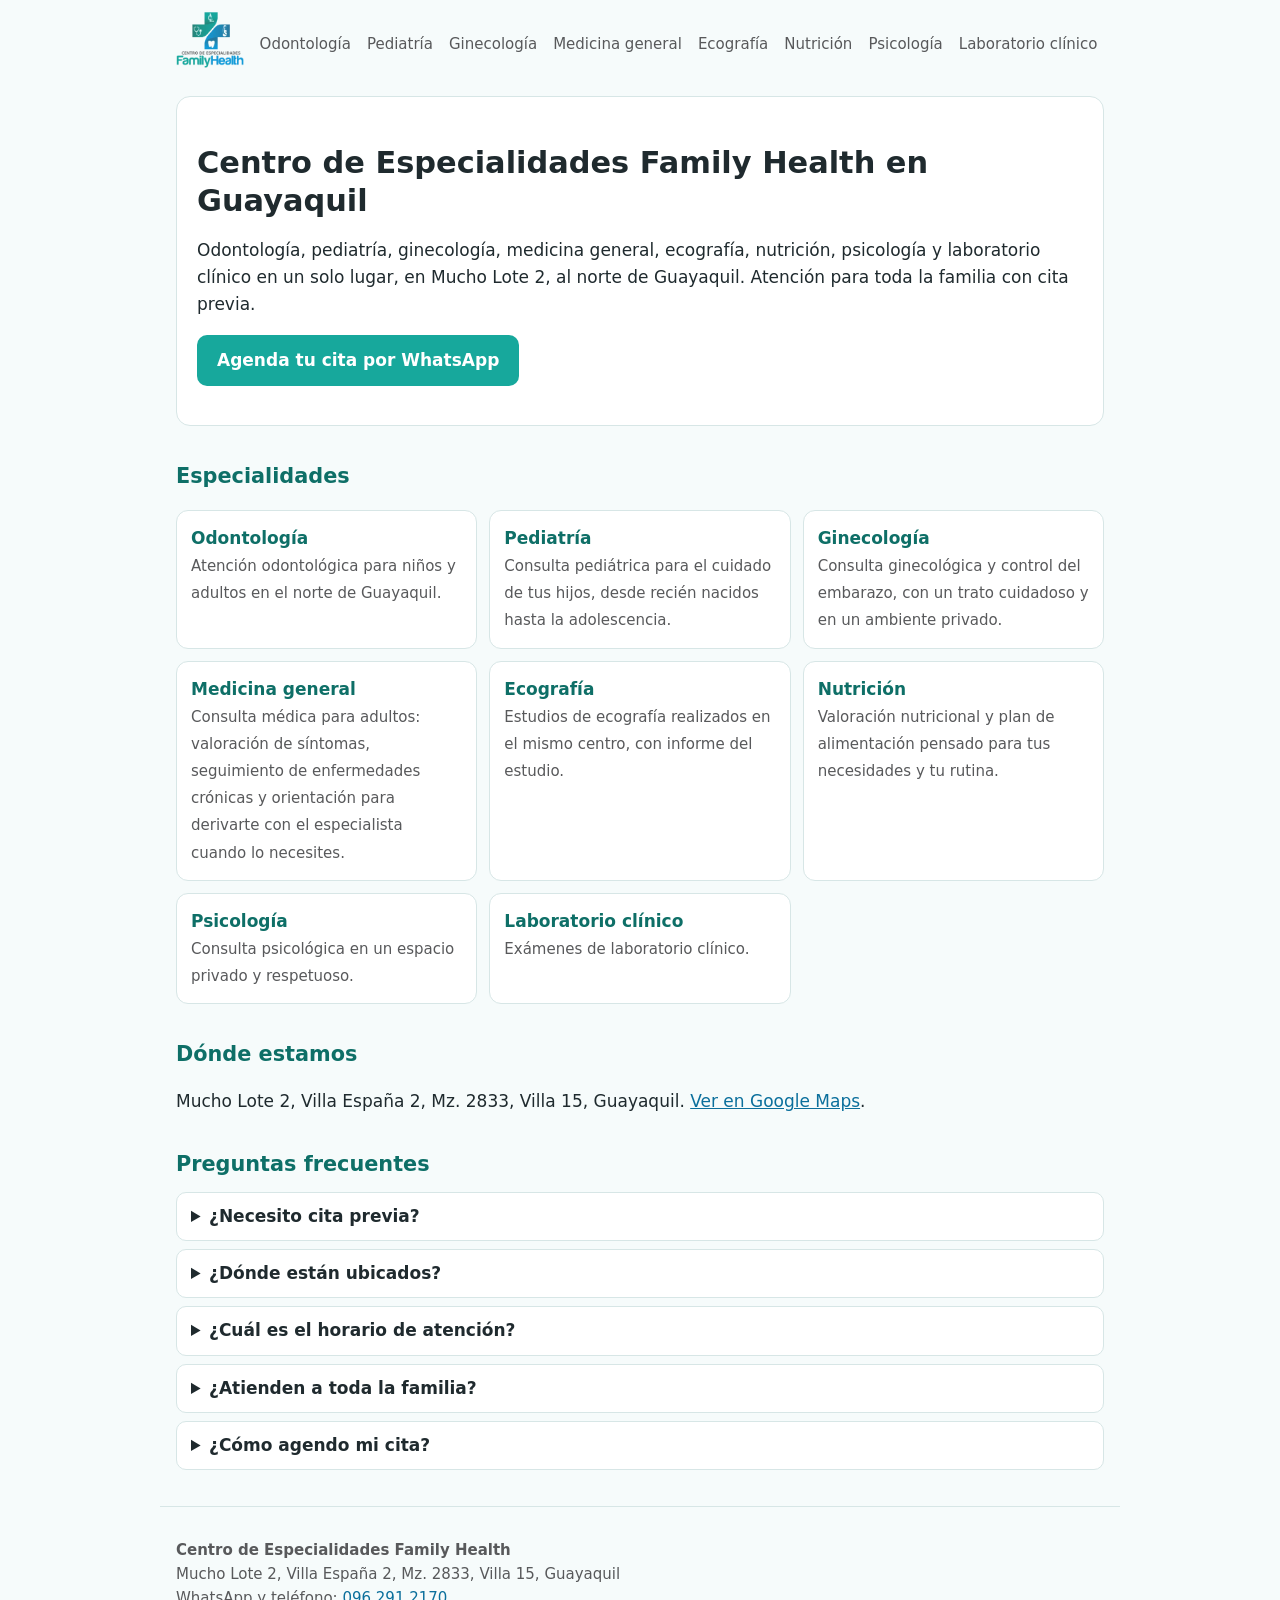
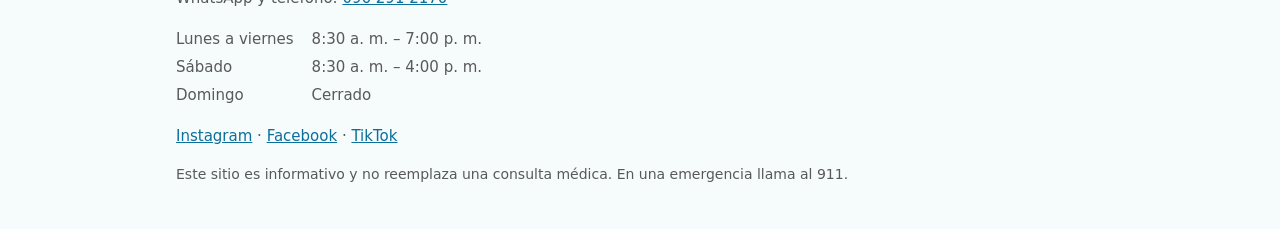
==== index.html @ 5035a2a8 "feat: borrador del sitio de Family Health (home + 8 especialidades, schema.org, llms.txt) Co-Authore" ====
<!doctype html>
<html lang="es">
<head>
<meta charset="utf-8">
<meta name="viewport" content="width=device-width,initial-scale=1">
<title>Centro de Especialidades Family Health | Guayaquil</title>
<meta name="description" content="Centro de Especialidades Family Health, en Mucho Lote 2, norte de Guayaquil: odontología, pediatría, ginecología, medicina general, ecografía, nutrición, psicología y laboratorio.">
<link rel="canonical" href="https://familyhealth-gye.github.io/">
<link rel="icon" href="/logo-192.webp">
<meta property="og:title" content="Centro de Especialidades Family Health | Guayaquil">
<meta property="og:description" content="Centro de Especialidades Family Health, en Mucho Lote 2, norte de Guayaquil: odontología, pediatría, ginecología, medicina general, ecografía, nutrición, psicología y laboratorio.">
<meta property="og:type" content="website">
<meta property="og:url" content="https://familyhealth-gye.github.io/">
<meta property="og:image" content="https://familyhealth-gye.github.io/logo.png">
<meta property="og:locale" content="es_EC">
<link rel="stylesheet" href="/style.css">
<script type="application/ld+json">[{"@context": "https://schema.org", "@type": "MedicalClinic", "@id": "https://familyhealth-gye.github.io/#clinic", "name": "Centro de Especialidades Family Health", "alternateName": ["Family Health Guayaquil"], "url": "https://familyhealth-gye.github.io/", "logo": "https://familyhealth-gye.github.io/logo.png", "image": "https://familyhealth-gye.github.io/logo.png", "telephone": "+593962912170", "knowsLanguage": "es", "address": {"@type": "PostalAddress", "streetAddress": "Mucho Lote 2, Villa España 2, Mz. 2833, Villa 15", "addressLocality": "Guayaquil", "addressRegion": "Guayas", "postalCode": "090703", "addressCountry": "EC"}, "areaServed": {"@type": "City", "name": "Guayaquil"}, "openingHoursSpecification": [{"@type": "OpeningHoursSpecification", "dayOfWeek": ["Monday", "Tuesday", "Wednesday", "Thursday", "Friday"], "opens": "08:30", "closes": "19:00"}, {"@type": "OpeningHoursSpecification", "dayOfWeek": "Saturday", "opens": "08:30", "closes": "16:00"}], "medicalSpecialty": ["https://schema.org/Dentistry", "https://schema.org/Pediatric", "https://schema.org/Gynecologic", "https://schema.org/PrimaryCare", "https://schema.org/DietNutrition"], "hasOfferCatalog": {"@type": "OfferCatalog", "name": "Especialidades", "itemListElement": [{"@type": "Offer", "itemOffered": {"@type": "Service", "name": "Odontología", "url": "https://familyhealth-gye.github.io/odontologia/"}}, {"@type": "Offer", "itemOffered": {"@type": "Service", "name": "Pediatría", "url": "https://familyhealth-gye.github.io/pediatria/"}}, {"@type": "Offer", "itemOffered": {"@type": "Service", "name": "Ginecología", "url": "https://familyhealth-gye.github.io/ginecologia/"}}, {"@type": "Offer", "itemOffered": {"@type": "Service", "name": "Medicina general", "url": "https://familyhealth-gye.github.io/medicina-general/"}}, {"@type": "Offer", "itemOffered": {"@type": "Service", "name": "Ecografía", "url": "https://familyhealth-gye.github.io/ecografia/"}}, {"@type": "Offer", "itemOffered": {"@type": "Service", "name": "Nutrición", "url": "https://familyhealth-gye.github.io/nutricion/"}}, {"@type": "Offer", "itemOffered": {"@type": "Service", "name": "Psicología", "url": "https://familyhealth-gye.github.io/psicologia/"}}, {"@type": "Offer", "itemOffered": {"@type": "Service", "name": "Laboratorio clínico", "url": "https://familyhealth-gye.github.io/laboratorio/"}}]}, "sameAs": ["https://www.instagram.com/familyhealth.gye/", "https://www.facebook.com/familyhealthgye", "https://www.tiktok.com/@familyhealth.gye"]}, {"@context": "https://schema.org", "@type": "FAQPage", "mainEntity": [{"@type": "Question", "name": "¿Necesito cita previa?", "acceptedAnswer": {"@type": "Answer", "text": "Atendemos con cita previa. Escríbenos por WhatsApp al 096 291 2170 y te indicamos los horarios disponibles."}}, {"@type": "Question", "name": "¿Dónde están ubicados?", "acceptedAnswer": {"@type": "Answer", "text": "Mucho Lote 2, Villa España 2, Mz. 2833, Villa 15, Guayaquil, en el norte de la ciudad."}}, {"@type": "Question", "name": "¿Cuál es el horario de atención?", "acceptedAnswer": {"@type": "Answer", "text": "De lunes a viernes de 8:30 a. m. a 7:00 p. m. y los sábados de 8:30 a. m. a 4:00 p. m. Los domingos estamos cerrados."}}, {"@type": "Question", "name": "¿Atienden a toda la familia?", "acceptedAnswer": {"@type": "Answer", "text": "Sí. En el mismo centro hay atención para adultos, niños y embarazadas, con varias especialidades."}}, {"@type": "Question", "name": "¿Cómo agendo mi cita?", "acceptedAnswer": {"@type": "Answer", "text": "Por WhatsApp al 096 291 2170. Dinos la especialidad que necesitas y qué día te conviene."}}]}]</script>
</head>
<body>
<header>
<a href="/"><img src="/logo-192.webp" alt="Centro de Especialidades Family Health" width="56" height="56"></a>
<nav aria-label="Especialidades"><a href="/odontologia/">Odontología</a><a href="/pediatria/">Pediatría</a><a href="/ginecologia/">Ginecología</a><a href="/medicina-general/">Medicina general</a><a href="/ecografia/">Ecografía</a><a href="/nutricion/">Nutrición</a><a href="/psicologia/">Psicología</a><a href="/laboratorio/">Laboratorio clínico</a></nav>
</header>
<main>
<section class="hero">
<h1>Centro de Especialidades Family Health en Guayaquil</h1>
<p>Odontología, pediatría, ginecología, medicina general, ecografía, nutrición, psicología y laboratorio clínico en un solo lugar, en Mucho Lote 2, al norte de Guayaquil. Atención para toda la familia con cita previa.</p>
<p><a class="btn" href="https://wa.me/593962912170">Agenda tu cita por WhatsApp</a></p>
</section>
<h2>Especialidades</h2>
<ul class="cards"><li><a href="/odontologia/"><strong>Odontología</strong><span>Atención odontológica para niños y adultos en el norte de Guayaquil.</span></a></li><li><a href="/pediatria/"><strong>Pediatría</strong><span>Consulta pediátrica para el cuidado de tus hijos, desde recién nacidos hasta la adolescencia.</span></a></li><li><a href="/ginecologia/"><strong>Ginecología</strong><span>Consulta ginecológica y control del embarazo, con un trato cuidadoso y en un ambiente privado.</span></a></li><li><a href="/medicina-general/"><strong>Medicina general</strong><span>Consulta médica para adultos: valoración de síntomas, seguimiento de enfermedades crónicas y orientación para derivarte con el especialista cuando lo necesites.</span></a></li><li><a href="/ecografia/"><strong>Ecografía</strong><span>Estudios de ecografía realizados en el mismo centro, con informe del estudio.</span></a></li><li><a href="/nutricion/"><strong>Nutrición</strong><span>Valoración nutricional y plan de alimentación pensado para tus necesidades y tu rutina.</span></a></li><li><a href="/psicologia/"><strong>Psicología</strong><span>Consulta psicológica en un espacio privado y respetuoso.</span></a></li><li><a href="/laboratorio/"><strong>Laboratorio clínico</strong><span>Exámenes de laboratorio clínico.</span></a></li></ul>
<h2>Dónde estamos</h2>
<p>Mucho Lote 2, Villa España 2, Mz. 2833, Villa 15, Guayaquil. <a href="https://www.google.com/maps/search/?api=1&query=Centro+de+especialidades+Family+Health+Guayaquil">Ver en Google Maps</a>.</p>
<h2>Preguntas frecuentes</h2>
<details><summary>¿Necesito cita previa?</summary><p>Atendemos con cita previa. Escríbenos por WhatsApp al 096 291 2170 y te indicamos los horarios disponibles.</p></details><details><summary>¿Dónde están ubicados?</summary><p>Mucho Lote 2, Villa España 2, Mz. 2833, Villa 15, Guayaquil, en el norte de la ciudad.</p></details><details><summary>¿Cuál es el horario de atención?</summary><p>De lunes a viernes de 8:30 a. m. a 7:00 p. m. y los sábados de 8:30 a. m. a 4:00 p. m. Los domingos estamos cerrados.</p></details><details><summary>¿Atienden a toda la familia?</summary><p>Sí. En el mismo centro hay atención para adultos, niños y embarazadas, con varias especialidades.</p></details><details><summary>¿Cómo agendo mi cita?</summary><p>Por WhatsApp al 096 291 2170. Dinos la especialidad que necesitas y qué día te conviene.</p></details>
</main>
<footer>
<p><strong>Centro de Especialidades Family Health</strong><br>Mucho Lote 2, Villa España 2, Mz. 2833, Villa 15, Guayaquil<br>WhatsApp y teléfono: <a href="https://wa.me/593962912170">096 291 2170</a></p>
<table aria-label="Horario de atención"><tr><td>Lunes a viernes</td><td>8:30 a. m. – 7:00 p. m.</td></tr><tr><td>Sábado</td><td>8:30 a. m. – 4:00 p. m.</td></tr><tr><td>Domingo</td><td>Cerrado</td></tr></table>
<p><a href="https://www.instagram.com/familyhealth.gye/" rel="me">Instagram</a> · <a href="https://www.facebook.com/familyhealthgye" rel="me">Facebook</a> · <a href="https://www.tiktok.com/@familyhealth.gye" rel="me">TikTok</a></p>
<p class="aviso">Este sitio es informativo y no reemplaza una consulta médica. En una emergencia llama al 911.</p>
</footer>
</body>
</html>
---- style.css ----
:root{--teal:#17a89c;--azul:#1498d6;--gris:#58595b;--fondo:#f6fbfb;--borde:#d7e6e6;--texto:#1f2a2e}
*{box-sizing:border-box}
body{margin:0;font:17px/1.6 system-ui,-apple-system,"Segoe UI",Roboto,sans-serif;color:var(--texto);background:var(--fondo)}
a{color:#0b6f9c}
header,footer,main{max-width:960px;margin:0 auto;padding:0 16px}
header{display:flex;align-items:center;gap:16px;flex-wrap:wrap;padding-top:12px;padding-bottom:12px}
header img{height:56px;width:auto}
nav{display:flex;gap:6px 16px;flex-wrap:wrap;font-size:15px}
nav a{text-decoration:none;color:var(--gris)}
h1{font-size:1.9rem;line-height:1.25;margin:.8em 0 .4em}
h2{font-size:1.3rem;margin:1.6em 0 .5em;color:#0e6f67}
.hero{background:#fff;border:1px solid var(--borde);border-radius:14px;padding:22px 20px;margin-top:8px}
.btn{display:inline-block;background:var(--teal);color:#fff;text-decoration:none;font-weight:600;padding:12px 20px;border-radius:10px}
.btn:hover{background:#12897f}
.cards{display:grid;grid-template-columns:repeat(auto-fill,minmax(230px,1fr));gap:12px;padding:0;list-style:none}
.cards a{display:block;background:#fff;border:1px solid var(--borde);border-radius:12px;padding:14px;text-decoration:none;color:var(--texto);height:100%}
.cards a:hover{border-color:var(--teal)}
.cards strong{display:block;color:#0e6f67}
.cards span{font-size:15px;color:var(--gris)}
details{background:#fff;border:1px solid var(--borde);border-radius:10px;padding:10px 14px;margin:8px 0}
summary{cursor:pointer;font-weight:600}
table{border-collapse:collapse}
td{padding:2px 18px 2px 0}
footer{border-top:1px solid var(--borde);margin-top:36px;padding-top:16px;padding-bottom:30px;font-size:15px;color:var(--gris)}
.aviso{font-size:14px;color:var(--gris)}
@media (max-width:520px){h1{font-size:1.6rem}}
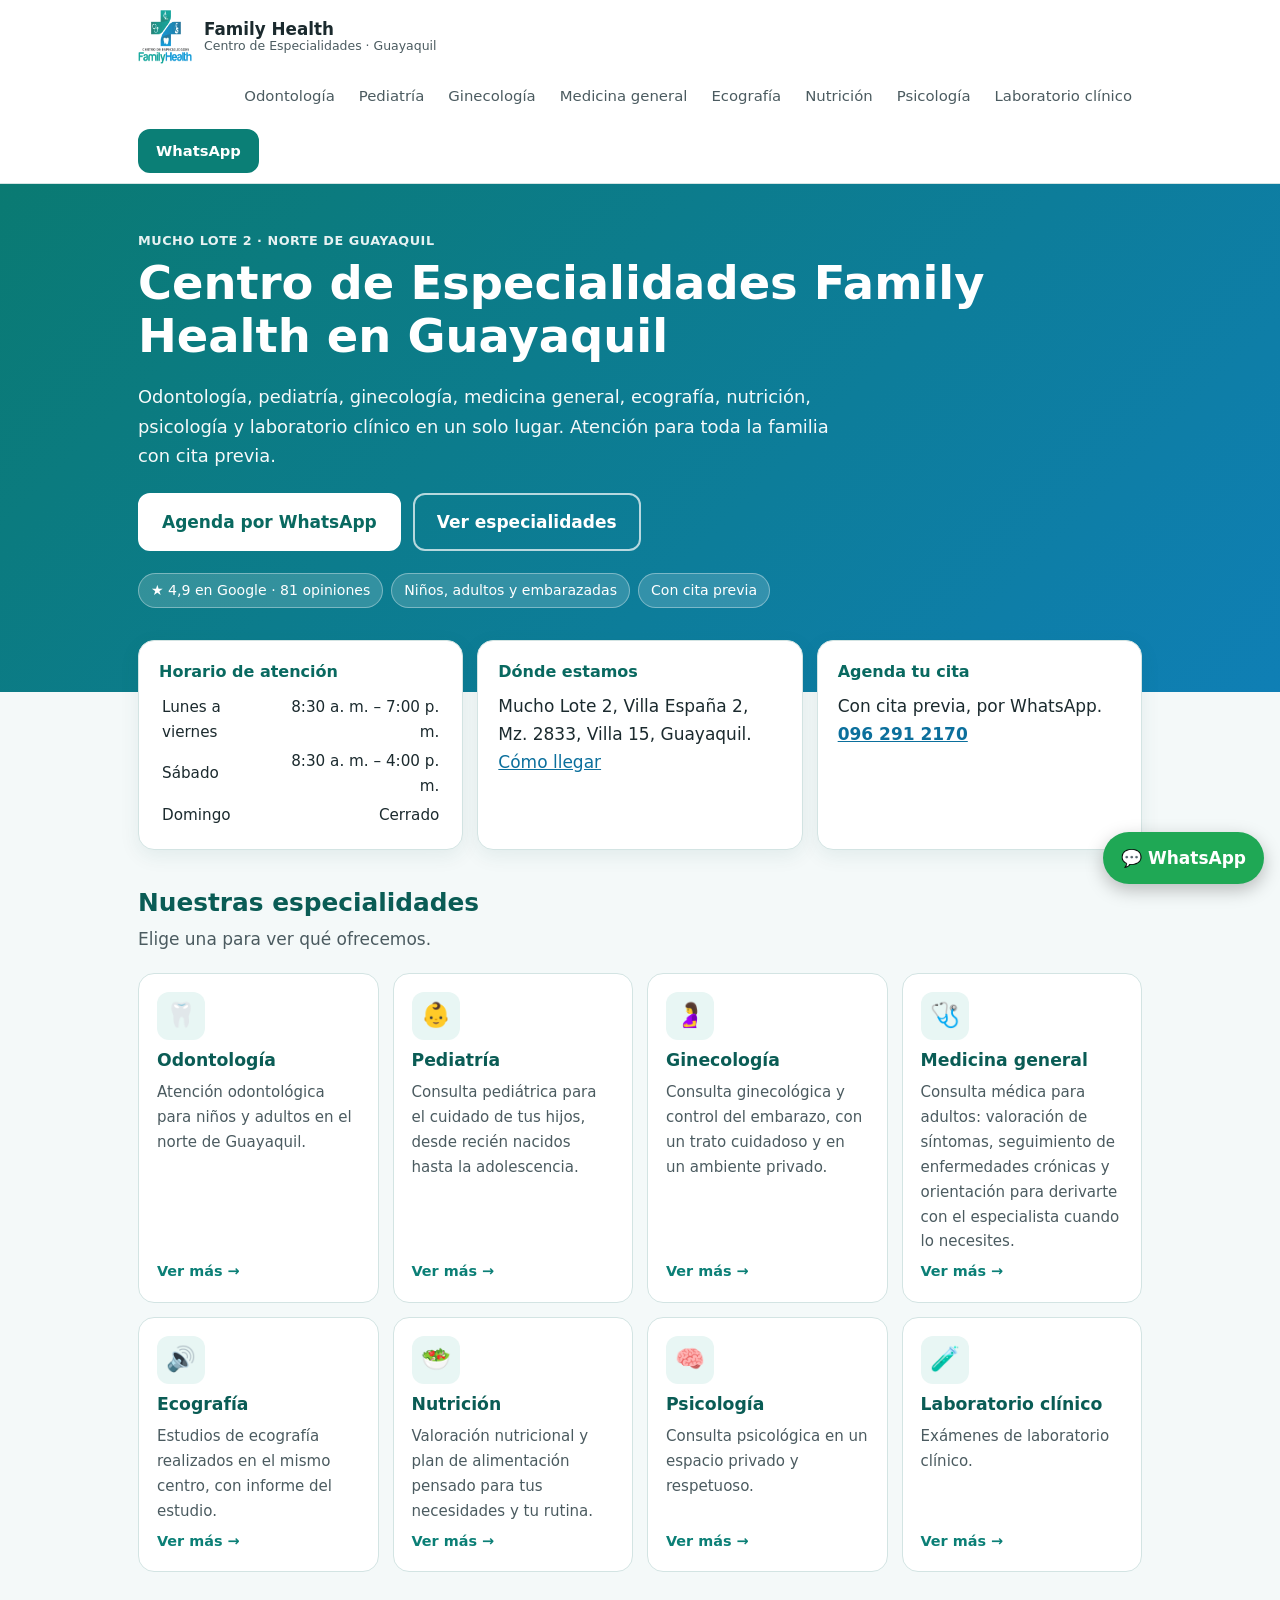
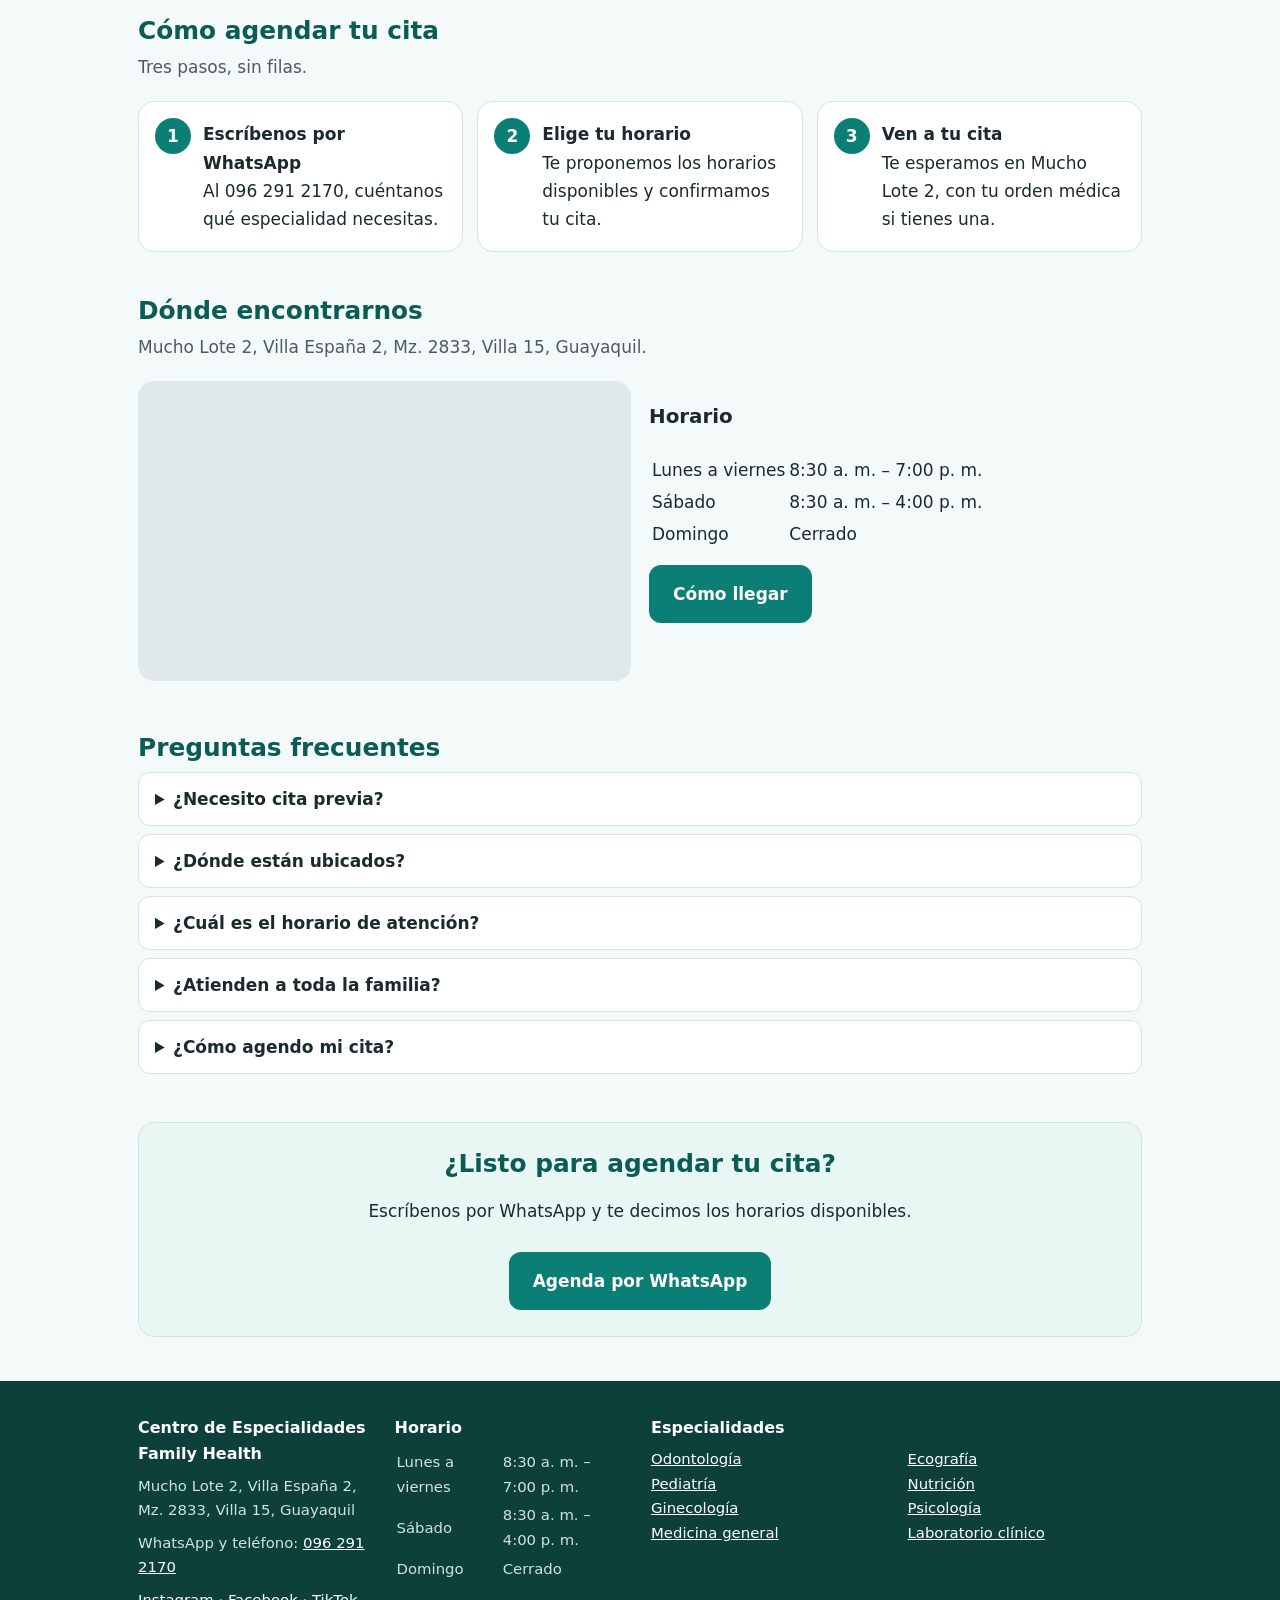
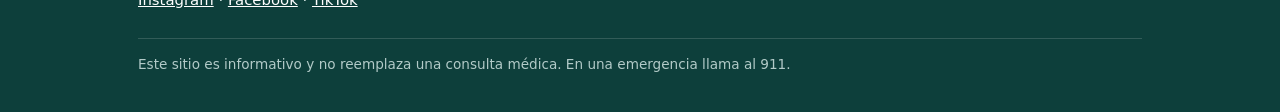
==== commit 7356ec3f: "feat: rediseno del sitio (portada, tarjetas por especialidad, pasos, mapa, boton flotante de WhatsAp" ====
--- a/index.html
+++ b/index.html
@@ -4,11 +4,12 @@
 <meta charset="utf-8">
 <meta name="viewport" content="width=device-width,initial-scale=1">
 <title>Centro de Especialidades Family Health | Guayaquil</title>
-<meta name="description" content="Centro de Especialidades Family Health, en Mucho Lote 2, norte de Guayaquil: odontología, pediatría, ginecología, medicina general, ecografía, nutrición, psicología y laboratorio.">
+<meta name="description" content="Odontología, pediatría, ginecología, medicina general, ecografía, nutrición, psicología y laboratorio en Mucho Lote 2, norte de Guayaquil.">
+<meta name="theme-color" content="#0a7a72">
 <link rel="canonical" href="https://familyhealth-gye.github.io/">
 <link rel="icon" href="/logo-192.webp">
 <meta property="og:title" content="Centro de Especialidades Family Health | Guayaquil">
-<meta property="og:description" content="Centro de Especialidades Family Health, en Mucho Lote 2, norte de Guayaquil: odontología, pediatría, ginecología, medicina general, ecografía, nutrición, psicología y laboratorio.">
+<meta property="og:description" content="Odontología, pediatría, ginecología, medicina general, ecografía, nutrición, psicología y laboratorio en Mucho Lote 2, norte de Guayaquil.">
 <meta property="og:type" content="website">
 <meta property="og:url" content="https://familyhealth-gye.github.io/">
 <meta property="og:image" content="https://familyhealth-gye.github.io/logo.png">
@@ -17,28 +18,44 @@
 <script type="application/ld+json">[{"@context": "https://schema.org", "@type": "MedicalClinic", "@id": "https://familyhealth-gye.github.io/#clinic", "name": "Centro de Especialidades Family Health", "alternateName": ["Family Health Guayaquil"], "url": "https://familyhealth-gye.github.io/", "logo": "https://familyhealth-gye.github.io/logo.png", "image": "https://familyhealth-gye.github.io/logo.png", "telephone": "+593962912170", "knowsLanguage": "es", "address": {"@type": "PostalAddress", "streetAddress": "Mucho Lote 2, Villa España 2, Mz. 2833, Villa 15", "addressLocality": "Guayaquil", "addressRegion": "Guayas", "postalCode": "090703", "addressCountry": "EC"}, "areaServed": {"@type": "City", "name": "Guayaquil"}, "openingHoursSpecification": [{"@type": "OpeningHoursSpecification", "dayOfWeek": ["Monday", "Tuesday", "Wednesday", "Thursday", "Friday"], "opens": "08:30", "closes": "19:00"}, {"@type": "OpeningHoursSpecification", "dayOfWeek": "Saturday", "opens": "08:30", "closes": "16:00"}], "medicalSpecialty": ["https://schema.org/Dentistry", "https://schema.org/Pediatric", "https://schema.org/Gynecologic", "https://schema.org/PrimaryCare", "https://schema.org/DietNutrition"], "hasOfferCatalog": {"@type": "OfferCatalog", "name": "Especialidades", "itemListElement": [{"@type": "Offer", "itemOffered": {"@type": "Service", "name": "Odontología", "url": "https://familyhealth-gye.github.io/odontologia/"}}, {"@type": "Offer", "itemOffered": {"@type": "Service", "name": "Pediatría", "url": "https://familyhealth-gye.github.io/pediatria/"}}, {"@type": "Offer", "itemOffered": {"@type": "Service", "name": "Ginecología", "url": "https://familyhealth-gye.github.io/ginecologia/"}}, {"@type": "Offer", "itemOffered": {"@type": "Service", "name": "Medicina general", "url": "https://familyhealth-gye.github.io/medicina-general/"}}, {"@type": "Offer", "itemOffered": {"@type": "Service", "name": "Ecografía", "url": "https://familyhealth-gye.github.io/ecografia/"}}, {"@type": "Offer", "itemOffered": {"@type": "Service", "name": "Nutrición", "url": "https://familyhealth-gye.github.io/nutricion/"}}, {"@type": "Offer", "itemOffered": {"@type": "Service", "name": "Psicología", "url": "https://familyhealth-gye.github.io/psicologia/"}}, {"@type": "Offer", "itemOffered": {"@type": "Service", "name": "Laboratorio clínico", "url": "https://familyhealth-gye.github.io/laboratorio/"}}]}, "sameAs": ["https://www.instagram.com/familyhealth.gye/", "https://www.facebook.com/familyhealthgye", "https://www.tiktok.com/@familyhealth.gye"]}, {"@context": "https://schema.org", "@type": "FAQPage", "mainEntity": [{"@type": "Question", "name": "¿Necesito cita previa?", "acceptedAnswer": {"@type": "Answer", "text": "Atendemos con cita previa. Escríbenos por WhatsApp al 096 291 2170 y te indicamos los horarios disponibles."}}, {"@type": "Question", "name": "¿Dónde están ubicados?", "acceptedAnswer": {"@type": "Answer", "text": "Mucho Lote 2, Villa España 2, Mz. 2833, Villa 15, Guayaquil, en el norte de la ciudad."}}, {"@type": "Question", "name": "¿Cuál es el horario de atención?", "acceptedAnswer": {"@type": "Answer", "text": "De lunes a viernes de 8:30 a. m. a 7:00 p. m. y los sábados de 8:30 a. m. a 4:00 p. m. Los domingos estamos cerrados."}}, {"@type": "Question", "name": "¿Atienden a toda la familia?", "acceptedAnswer": {"@type": "Answer", "text": "Sí. En el mismo centro hay atención para adultos, niños y embarazadas, con varias especialidades."}}, {"@type": "Question", "name": "¿Cómo agendo mi cita?", "acceptedAnswer": {"@type": "Answer", "text": "Por WhatsApp al 096 291 2170. Dinos la especialidad que necesitas y qué día te conviene."}}]}]</script>
 </head>
 <body>
-<header>
-<a href="/"><img src="/logo-192.webp" alt="Centro de Especialidades Family Health" width="56" height="56"></a>
-<nav aria-label="Especialidades"><a href="/odontologia/">Odontología</a><a href="/pediatria/">Pediatría</a><a href="/ginecologia/">Ginecología</a><a href="/medicina-general/">Medicina general</a><a href="/ecografia/">Ecografía</a><a href="/nutricion/">Nutrición</a><a href="/psicologia/">Psicología</a><a href="/laboratorio/">Laboratorio clínico</a></nav>
-</header>
+<header class="top"><div class="wrap bar">
+<a class="brand" href="/"><img src="/logo-192.webp" alt="" width="54" height="54"><span>Family Health<small>Centro de Especialidades · Guayaquil</small></span></a>
+<nav class="nav" aria-label="Especialidades"><a href="/odontologia/">Odontología</a><a href="/pediatria/">Pediatría</a><a href="/ginecologia/">Ginecología</a><a href="/medicina-general/">Medicina general</a><a href="/ecografia/">Ecografía</a><a href="/nutricion/">Nutrición</a><a href="/psicologia/">Psicología</a><a href="/laboratorio/">Laboratorio clínico</a></nav>
+<a class="btn btn-sm" href="https://wa.me/593962912170">WhatsApp</a>
+</div></header>
 <main>
-<section class="hero">
+<section class="hero"><div class="wrap">
+<p class="eyebrow">Mucho Lote 2 · Norte de Guayaquil</p>
 <h1>Centro de Especialidades Family Health en Guayaquil</h1>
-<p>Odontología, pediatría, ginecología, medicina general, ecografía, nutrición, psicología y laboratorio clínico en un solo lugar, en Mucho Lote 2, al norte de Guayaquil. Atención para toda la familia con cita previa.</p>
-<p><a class="btn" href="https://wa.me/593962912170">Agenda tu cita por WhatsApp</a></p>
-</section>
-<h2>Especialidades</h2>
-<ul class="cards"><li><a href="/odontologia/"><strong>Odontología</strong><span>Atención odontológica para niños y adultos en el norte de Guayaquil.</span></a></li><li><a href="/pediatria/"><strong>Pediatría</strong><span>Consulta pediátrica para el cuidado de tus hijos, desde recién nacidos hasta la adolescencia.</span></a></li><li><a href="/ginecologia/"><strong>Ginecología</strong><span>Consulta ginecológica y control del embarazo, con un trato cuidadoso y en un ambiente privado.</span></a></li><li><a href="/medicina-general/"><strong>Medicina general</strong><span>Consulta médica para adultos: valoración de síntomas, seguimiento de enfermedades crónicas y orientación para derivarte con el especialista cuando lo necesites.</span></a></li><li><a href="/ecografia/"><strong>Ecografía</strong><span>Estudios de ecografía realizados en el mismo centro, con informe del estudio.</span></a></li><li><a href="/nutricion/"><strong>Nutrición</strong><span>Valoración nutricional y plan de alimentación pensado para tus necesidades y tu rutina.</span></a></li><li><a href="/psicologia/"><strong>Psicología</strong><span>Consulta psicológica en un espacio privado y respetuoso.</span></a></li><li><a href="/laboratorio/"><strong>Laboratorio clínico</strong><span>Exámenes de laboratorio clínico.</span></a></li></ul>
-<h2>Dónde estamos</h2>
-<p>Mucho Lote 2, Villa España 2, Mz. 2833, Villa 15, Guayaquil. <a href="https://www.google.com/maps/search/?api=1&query=Centro+de+especialidades+Family+Health+Guayaquil">Ver en Google Maps</a>.</p>
-<h2>Preguntas frecuentes</h2>
-<details><summary>¿Necesito cita previa?</summary><p>Atendemos con cita previa. Escríbenos por WhatsApp al 096 291 2170 y te indicamos los horarios disponibles.</p></details><details><summary>¿Dónde están ubicados?</summary><p>Mucho Lote 2, Villa España 2, Mz. 2833, Villa 15, Guayaquil, en el norte de la ciudad.</p></details><details><summary>¿Cuál es el horario de atención?</summary><p>De lunes a viernes de 8:30 a. m. a 7:00 p. m. y los sábados de 8:30 a. m. a 4:00 p. m. Los domingos estamos cerrados.</p></details><details><summary>¿Atienden a toda la familia?</summary><p>Sí. En el mismo centro hay atención para adultos, niños y embarazadas, con varias especialidades.</p></details><details><summary>¿Cómo agendo mi cita?</summary><p>Por WhatsApp al 096 291 2170. Dinos la especialidad que necesitas y qué día te conviene.</p></details>
+<p class="lead">Odontología, pediatría, ginecología, medicina general, ecografía, nutrición, psicología y laboratorio clínico en un solo lugar. Atención para toda la familia con cita previa.</p>
+<p class="acciones"><a class="btn btn-claro" href="https://wa.me/593962912170">Agenda por WhatsApp</a><a class="btn btn-borde" href="#especialidades">Ver especialidades</a></p>
+<ul class="chips"><li>★ 4,9 en Google · 81 opiniones</li><li>Niños, adultos y embarazadas</li><li>Con cita previa</li></ul>
+</div></section>
+<div class="wrap">
+<div class="info">
+<div class="tarjeta"><h3>Horario de atención</h3><table><tr><td>Lunes a viernes</td><td>8:30 a. m. – 7:00 p. m.</td></tr><tr><td>Sábado</td><td>8:30 a. m. – 4:00 p. m.</td></tr><tr><td>Domingo</td><td>Cerrado</td></tr></table></div>
+<div class="tarjeta"><h3>Dónde estamos</h3><p>Mucho Lote 2, Villa España 2, Mz. 2833, Villa 15, Guayaquil.</p><p><a href="https://www.google.com/maps/search/?api=1&query=Centro+de+especialidades+Family+Health+Guayaquil">Cómo llegar</a></p></div>
+<div class="tarjeta"><h3>Agenda tu cita</h3><p>Con cita previa, por WhatsApp.</p><p><a href="https://wa.me/593962912170"><strong>096 291 2170</strong></a></p></div>
+</div>
+<section class="bloque" id="especialidades"><h2>Nuestras especialidades</h2><p class="sub">Elige una para ver qué ofrecemos.</p><ul class="cards"><li><a href="/odontologia/"><span class="ico" aria-hidden="true">🦷</span><strong>Odontología</strong><span class="d">Atención odontológica para niños y adultos en el norte de Guayaquil.</span><span class="mas">Ver más →</span></a></li><li><a href="/pediatria/"><span class="ico" aria-hidden="true">👶</span><strong>Pediatría</strong><span class="d">Consulta pediátrica para el cuidado de tus hijos, desde recién nacidos hasta la adolescencia.</span><span class="mas">Ver más →</span></a></li><li><a href="/ginecologia/"><span class="ico" aria-hidden="true">🤰</span><strong>Ginecología</strong><span class="d">Consulta ginecológica y control del embarazo, con un trato cuidadoso y en un ambiente privado.</span><span class="mas">Ver más →</span></a></li><li><a href="/medicina-general/"><span class="ico" aria-hidden="true">🩺</span><strong>Medicina general</strong><span class="d">Consulta médica para adultos: valoración de síntomas, seguimiento de enfermedades crónicas y orientación para derivarte con el especialista cuando lo necesites.</span><span class="mas">Ver más →</span></a></li><li><a href="/ecografia/"><span class="ico" aria-hidden="true">🔊</span><strong>Ecografía</strong><span class="d">Estudios de ecografía realizados en el mismo centro, con informe del estudio.</span><span class="mas">Ver más →</span></a></li><li><a href="/nutricion/"><span class="ico" aria-hidden="true">🥗</span><strong>Nutrición</strong><span class="d">Valoración nutricional y plan de alimentación pensado para tus necesidades y tu rutina.</span><span class="mas">Ver más →</span></a></li><li><a href="/psicologia/"><span class="ico" aria-hidden="true">🧠</span><strong>Psicología</strong><span class="d">Consulta psicológica en un espacio privado y respetuoso.</span><span class="mas">Ver más →</span></a></li><li><a href="/laboratorio/"><span class="ico" aria-hidden="true">🧪</span><strong>Laboratorio clínico</strong><span class="d">Exámenes de laboratorio clínico.</span><span class="mas">Ver más →</span></a></li></ul></section>
+<section class="bloque"><h2>Cómo agendar tu cita</h2><p class="sub">Tres pasos, sin filas.</p><ol class="pasos"><li><strong>Escríbenos por WhatsApp</strong>Al 096 291 2170, cuéntanos qué especialidad necesitas.</li><li><strong>Elige tu horario</strong>Te proponemos los horarios disponibles y confirmamos tu cita.</li><li><strong>Ven a tu cita</strong>Te esperamos en Mucho Lote 2, con tu orden médica si tienes una.</li></ol></section>
+<section class="bloque"><h2>Dónde encontrarnos</h2><p class="sub">Mucho Lote 2, Villa España 2, Mz. 2833, Villa 15, Guayaquil.</p>
+<div class="dos"><div><iframe class="mapa" title="Mapa de Centro de Especialidades Family Health" src="https://www.google.com/maps?q=Centro+de+especialidades+Family+Health+Guayaquil&output=embed" loading="lazy" referrerpolicy="no-referrer-when-downgrade"></iframe></div>
+<div><h3>Horario</h3><table><tr><td>Lunes a viernes</td><td>8:30 a. m. – 7:00 p. m.</td></tr><tr><td>Sábado</td><td>8:30 a. m. – 4:00 p. m.</td></tr><tr><td>Domingo</td><td>Cerrado</td></tr></table><p class="acciones" style="margin-top:14px"><a class="btn" href="https://www.google.com/maps/search/?api=1&query=Centro+de+especialidades+Family+Health+Guayaquil">Cómo llegar</a></p></div></div></section>
+<section class="bloque"><h2>Preguntas frecuentes</h2><details><summary>¿Necesito cita previa?</summary><p>Atendemos con cita previa. Escríbenos por WhatsApp al 096 291 2170 y te indicamos los horarios disponibles.</p></details><details><summary>¿Dónde están ubicados?</summary><p>Mucho Lote 2, Villa España 2, Mz. 2833, Villa 15, Guayaquil, en el norte de la ciudad.</p></details><details><summary>¿Cuál es el horario de atención?</summary><p>De lunes a viernes de 8:30 a. m. a 7:00 p. m. y los sábados de 8:30 a. m. a 4:00 p. m. Los domingos estamos cerrados.</p></details><details><summary>¿Atienden a toda la familia?</summary><p>Sí. En el mismo centro hay atención para adultos, niños y embarazadas, con varias especialidades.</p></details><details><summary>¿Cómo agendo mi cita?</summary><p>Por WhatsApp al 096 291 2170. Dinos la especialidad que necesitas y qué día te conviene.</p></details></section>
+<div class="cta"><h2>¿Listo para agendar tu cita?</h2><p>Escríbenos por WhatsApp y te decimos los horarios disponibles.</p>
+<a class="btn" href="https://wa.me/593962912170">Agenda por WhatsApp</a></div>
+</div>
 </main>
-<footer>
-<p><strong>Centro de Especialidades Family Health</strong><br>Mucho Lote 2, Villa España 2, Mz. 2833, Villa 15, Guayaquil<br>WhatsApp y teléfono: <a href="https://wa.me/593962912170">096 291 2170</a></p>
-<table aria-label="Horario de atención"><tr><td>Lunes a viernes</td><td>8:30 a. m. – 7:00 p. m.</td></tr><tr><td>Sábado</td><td>8:30 a. m. – 4:00 p. m.</td></tr><tr><td>Domingo</td><td>Cerrado</td></tr></table>
-<p><a href="https://www.instagram.com/familyhealth.gye/" rel="me">Instagram</a> · <a href="https://www.facebook.com/familyhealthgye" rel="me">Facebook</a> · <a href="https://www.tiktok.com/@familyhealth.gye" rel="me">TikTok</a></p>
+<footer><div class="wrap">
+<div class="cols">
+<div><h3>Centro de Especialidades Family Health</h3><p>Mucho Lote 2, Villa España 2, Mz. 2833, Villa 15, Guayaquil</p><p>WhatsApp y teléfono: <a href="https://wa.me/593962912170">096 291 2170</a></p><p><a href="https://www.instagram.com/familyhealth.gye/" rel="me">Instagram</a> · <a href="https://www.facebook.com/familyhealthgye" rel="me">Facebook</a> · <a href="https://www.tiktok.com/@familyhealth.gye" rel="me">TikTok</a></p></div>
+<div><h3>Horario</h3><table><tr><td>Lunes a viernes</td><td>8:30 a. m. – 7:00 p. m.</td></tr><tr><td>Sábado</td><td>8:30 a. m. – 4:00 p. m.</td></tr><tr><td>Domingo</td><td>Cerrado</td></tr></table></div>
+<div><h3>Especialidades</h3><p><a href="/odontologia/">Odontología</a><br><a href="/pediatria/">Pediatría</a><br><a href="/ginecologia/">Ginecología</a><br><a href="/medicina-general/">Medicina general</a><br></p></div>
+<div><h3>&nbsp;</h3><p><a href="/ecografia/">Ecografía</a><br><a href="/nutricion/">Nutrición</a><br><a href="/psicologia/">Psicología</a><br><a href="/laboratorio/">Laboratorio clínico</a><br></p></div>
+</div>
 <p class="aviso">Este sitio es informativo y no reemplaza una consulta médica. En una emergencia llama al 911.</p>
-</footer>
+</div></footer>
+<a class="flotante" href="https://wa.me/593962912170" aria-label="Escríbenos por WhatsApp">💬 WhatsApp</a>
 </body>
 </html>
--- a/style.css
+++ b/style.css
@@ -1,26 +1,91 @@
-:root{--teal:#17a89c;--azul:#1498d6;--gris:#58595b;--fondo:#f6fbfb;--borde:#d7e6e6;--texto:#1f2a2e}
+:root{--teal:#0b7f76;--teal-osc:#096960;--azul:#0f7fb5;--claro:#e8f6f4;--gris:#4b5b60;--fondo:#f4f9f9;--borde:#d3e4e3;--texto:#1b2a2e;--r:16px}
 *{box-sizing:border-box}
-body{margin:0;font:17px/1.6 system-ui,-apple-system,"Segoe UI",Roboto,sans-serif;color:var(--texto);background:var(--fondo)}
+html{scroll-behavior:smooth}
+body{margin:0;font:17px/1.65 system-ui,-apple-system,"Segoe UI",Roboto,sans-serif;color:var(--texto);background:var(--fondo)}
+img{max-width:100%}
 a{color:#0b6f9c}
-header,footer,main{max-width:960px;margin:0 auto;padding:0 16px}
-header{display:flex;align-items:center;gap:16px;flex-wrap:wrap;padding-top:12px;padding-bottom:12px}
-header img{height:56px;width:auto}
-nav{display:flex;gap:6px 16px;flex-wrap:wrap;font-size:15px}
-nav a{text-decoration:none;color:var(--gris)}
-h1{font-size:1.9rem;line-height:1.25;margin:.8em 0 .4em}
-h2{font-size:1.3rem;margin:1.6em 0 .5em;color:#0e6f67}
-.hero{background:#fff;border:1px solid var(--borde);border-radius:14px;padding:22px 20px;margin-top:8px}
-.btn{display:inline-block;background:var(--teal);color:#fff;text-decoration:none;font-weight:600;padding:12px 20px;border-radius:10px}
-.btn:hover{background:#12897f}
-.cards{display:grid;grid-template-columns:repeat(auto-fill,minmax(230px,1fr));gap:12px;padding:0;list-style:none}
-.cards a{display:block;background:#fff;border:1px solid var(--borde);border-radius:12px;padding:14px;text-decoration:none;color:var(--texto);height:100%}
-.cards a:hover{border-color:var(--teal)}
-.cards strong{display:block;color:#0e6f67}
-.cards span{font-size:15px;color:var(--gris)}
-details{background:#fff;border:1px solid var(--borde);border-radius:10px;padding:10px 14px;margin:8px 0}
-summary{cursor:pointer;font-weight:600}
-table{border-collapse:collapse}
-td{padding:2px 18px 2px 0}
-footer{border-top:1px solid var(--borde);margin-top:36px;padding-top:16px;padding-bottom:30px;font-size:15px;color:var(--gris)}
-.aviso{font-size:14px;color:var(--gris)}
-@media (max-width:520px){h1{font-size:1.6rem}}
+.wrap{max-width:1040px;margin:0 auto;padding:0 18px}
+
+/* encabezado */
+.top{position:sticky;top:0;z-index:20;background:#fff;border-bottom:1px solid var(--borde)}
+.bar{display:flex;align-items:center;gap:14px;flex-wrap:wrap;padding-top:10px;padding-bottom:10px}
+.brand{display:flex;align-items:center;gap:12px;text-decoration:none;color:var(--texto)}
+.brand img{height:54px;width:54px}
+.brand span{font-weight:800;font-size:1.05rem;line-height:1.15}
+.brand small{display:block;font-weight:500;font-size:.78rem;color:var(--gris)}
+.nav{display:flex;gap:4px;margin-left:auto;font-size:.93rem}
+.nav a{text-decoration:none;color:var(--gris);padding:6px 10px;border-radius:8px;white-space:nowrap}
+.nav a:hover{background:var(--claro);color:var(--teal-osc)}
+@media(max-width:860px){.nav{order:3;width:100%;margin-left:0;overflow-x:auto;padding-bottom:2px}.bar .btn-sm{display:none}}
+
+/* botones */
+.btn{display:inline-block;background:var(--teal);color:#fff;text-decoration:none;font-weight:700;padding:13px 22px;border-radius:12px;border:2px solid var(--teal)}
+.btn:hover{background:var(--teal-osc);border-color:var(--teal-osc)}
+.btn-sm{padding:8px 16px;font-size:.92rem}
+.btn-claro{background:#fff;color:var(--teal-osc);border-color:#fff}
+.btn-claro:hover{background:var(--claro);border-color:var(--claro)}
+.btn-borde{background:transparent;color:#fff;border-color:rgba(255,255,255,.7)}
+.btn-borde:hover{background:rgba(255,255,255,.14);border-color:#fff}
+.acciones{display:flex;gap:12px;flex-wrap:wrap;margin:22px 0 0}
+
+/* portada */
+.hero{background:linear-gradient(135deg,#0a7a72 0%,#0f7fb5 100%);color:#fff;padding:46px 0 84px}
+.hero-sm{padding:28px 0 56px}
+.eyebrow{margin:0 0 6px;font-weight:700;letter-spacing:.04em;text-transform:uppercase;font-size:.8rem;opacity:.9}
+.hero h1{font-size:clamp(1.9rem,5vw,2.9rem);line-height:1.15;margin:.1em 0 .4em;max-width:20em}
+.lead{font-size:1.12rem;max-width:40em;margin:0;opacity:.96}
+.chips{list-style:none;display:flex;gap:8px;flex-wrap:wrap;padding:0;margin:22px 0 0}
+.chips li{background:rgba(255,255,255,.16);border:1px solid rgba(255,255,255,.35);padding:5px 12px;border-radius:99px;font-size:.88rem}
+.migas{font-size:.88rem;opacity:.92;margin:0 0 14px}
+.migas a{color:#fff}
+.emoji-grande{font-size:2.4rem;line-height:1;margin-bottom:6px}
+
+/* tarjetas de información */
+.info{display:grid;grid-template-columns:repeat(auto-fit,minmax(250px,1fr));gap:14px;margin-top:-52px;position:relative}
+.tarjeta{background:#fff;border:1px solid var(--borde);border-radius:var(--r);padding:18px 20px;box-shadow:0 6px 20px rgba(11,79,74,.08)}
+.tarjeta h3{margin:0 0 6px;font-size:1rem;color:var(--teal-osc)}
+.tarjeta p{margin:0}
+.tarjeta table{width:100%;font-size:.95rem}
+.tarjeta td:last-child{text-align:right}
+
+/* secciones */
+section.bloque{padding:38px 0 6px}
+h2{font-size:1.55rem;line-height:1.25;margin:0 0 6px;color:#0a5c55}
+.sub{margin:0 0 20px;color:var(--gris)}
+.cards{display:grid;grid-template-columns:repeat(auto-fill,minmax(235px,1fr));gap:14px;padding:0;margin:0;list-style:none}
+.cards a{display:flex;flex-direction:column;gap:6px;height:100%;background:#fff;border:1px solid var(--borde);border-radius:var(--r);padding:18px;text-decoration:none;color:var(--texto);transition:transform .15s,box-shadow .15s,border-color .15s}
+.cards a:hover{transform:translateY(-3px);border-color:var(--teal);box-shadow:0 10px 24px rgba(11,79,74,.12)}
+.cards .ico{display:grid;place-items:center;width:48px;height:48px;border-radius:12px;background:var(--claro);font-size:1.5rem}
+.cards strong{font-size:1.08rem;color:#0a5c55}
+.cards span.d{font-size:.94rem;color:var(--gris);flex:1}
+.cards span.mas{font-weight:700;font-size:.9rem;color:var(--teal)}
+.pasos{list-style:none;counter-reset:p;display:grid;grid-template-columns:repeat(auto-fit,minmax(230px,1fr));gap:14px;padding:0;margin:0}
+.pasos li{counter-increment:p;background:#fff;border:1px solid var(--borde);border-radius:var(--r);padding:18px 18px 18px 64px;position:relative}
+.pasos li::before{content:counter(p);position:absolute;left:16px;top:16px;width:36px;height:36px;border-radius:50%;background:var(--teal);color:#fff;font-weight:800;display:grid;place-items:center}
+.pasos strong{display:block}
+.checks{list-style:none;display:grid;grid-template-columns:repeat(auto-fill,minmax(250px,1fr));gap:10px;padding:0;margin:0}
+.checks li{background:#fff;border:1px solid var(--borde);border-radius:12px;padding:12px 14px 12px 42px;position:relative}
+.checks li::before{content:"✓";position:absolute;left:14px;top:11px;color:var(--teal);font-weight:900}
+.dos{display:grid;grid-template-columns:1fr 1fr;gap:18px;align-items:start}
+@media(max-width:760px){.dos{grid-template-columns:1fr}}
+.mapa{width:100%;height:300px;border:0;border-radius:var(--r);background:#dfe9e9}
+details{background:#fff;border:1px solid var(--borde);border-radius:12px;padding:12px 16px;margin:8px 0}
+summary{cursor:pointer;font-weight:700}
+details p{margin:8px 0 0;color:var(--gris)}
+.otras{display:flex;flex-wrap:wrap;gap:8px;padding:0;margin:0;list-style:none}
+.otras a{display:inline-block;background:#fff;border:1px solid var(--borde);border-radius:99px;padding:7px 14px;text-decoration:none;color:var(--teal-osc);font-weight:600;font-size:.93rem}
+.otras a:hover{border-color:var(--teal)}
+.cta{background:var(--claro);border:1px solid var(--borde);border-radius:var(--r);padding:26px 22px;margin:34px 0 0;text-align:center}
+.cta h2{margin-bottom:4px}
+.cta .btn{margin-top:10px}
+
+/* pie */
+footer{background:#0d3f3b;color:#cfe3e1;margin-top:44px;padding:34px 0 28px;font-size:.93rem}
+footer a{color:#fff}
+footer .cols{display:grid;grid-template-columns:repeat(auto-fit,minmax(220px,1fr));gap:22px}
+footer h3{color:#fff;margin:0 0 6px;font-size:1rem}
+footer p{margin:0 0 8px}
+footer table td{padding:1px 14px 1px 0}
+footer .aviso{margin-top:18px;padding-top:14px;border-top:1px solid rgba(255,255,255,.18);font-size:.85rem;opacity:.85}
+.flotante{position:fixed;right:16px;bottom:16px;z-index:30;background:#1fa855;color:#fff;text-decoration:none;font-weight:700;padding:12px 18px;border-radius:99px;box-shadow:0 6px 18px rgba(0,0,0,.25)}
+.flotante:hover{background:#188a45}
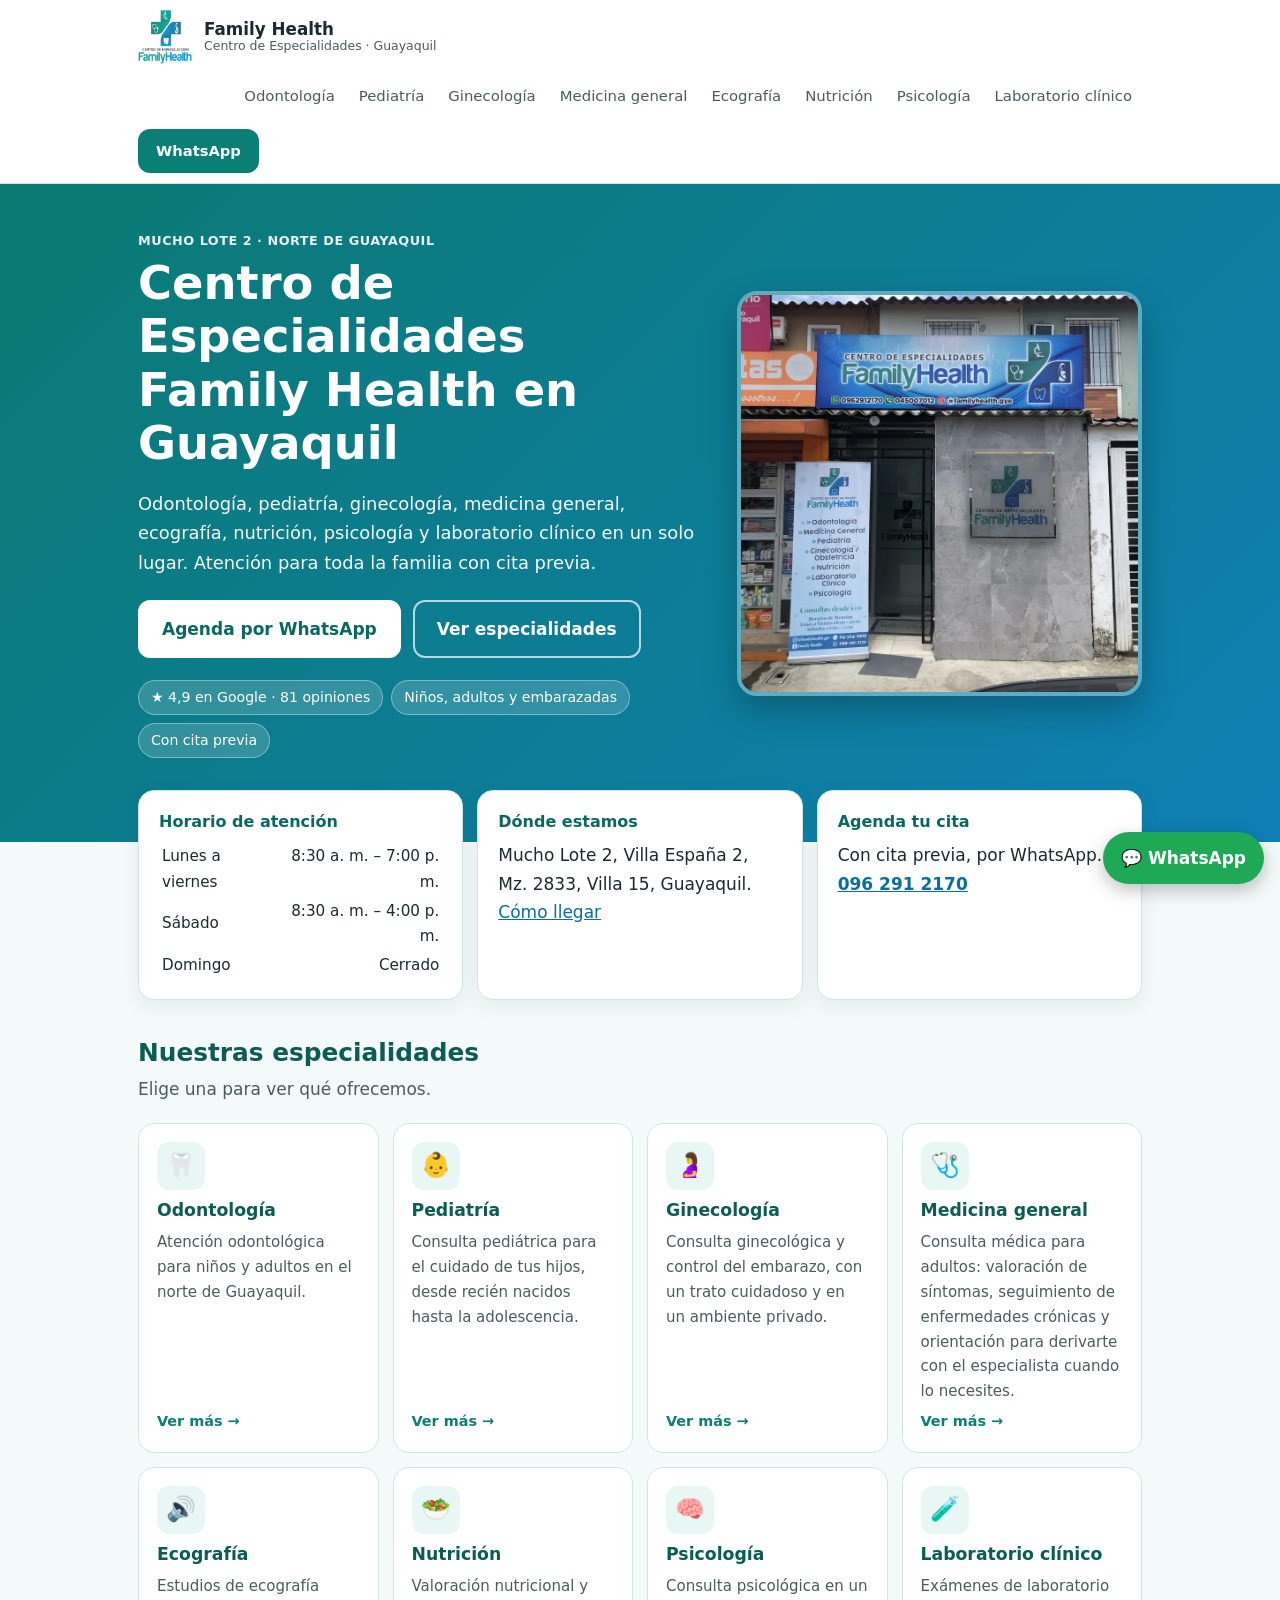
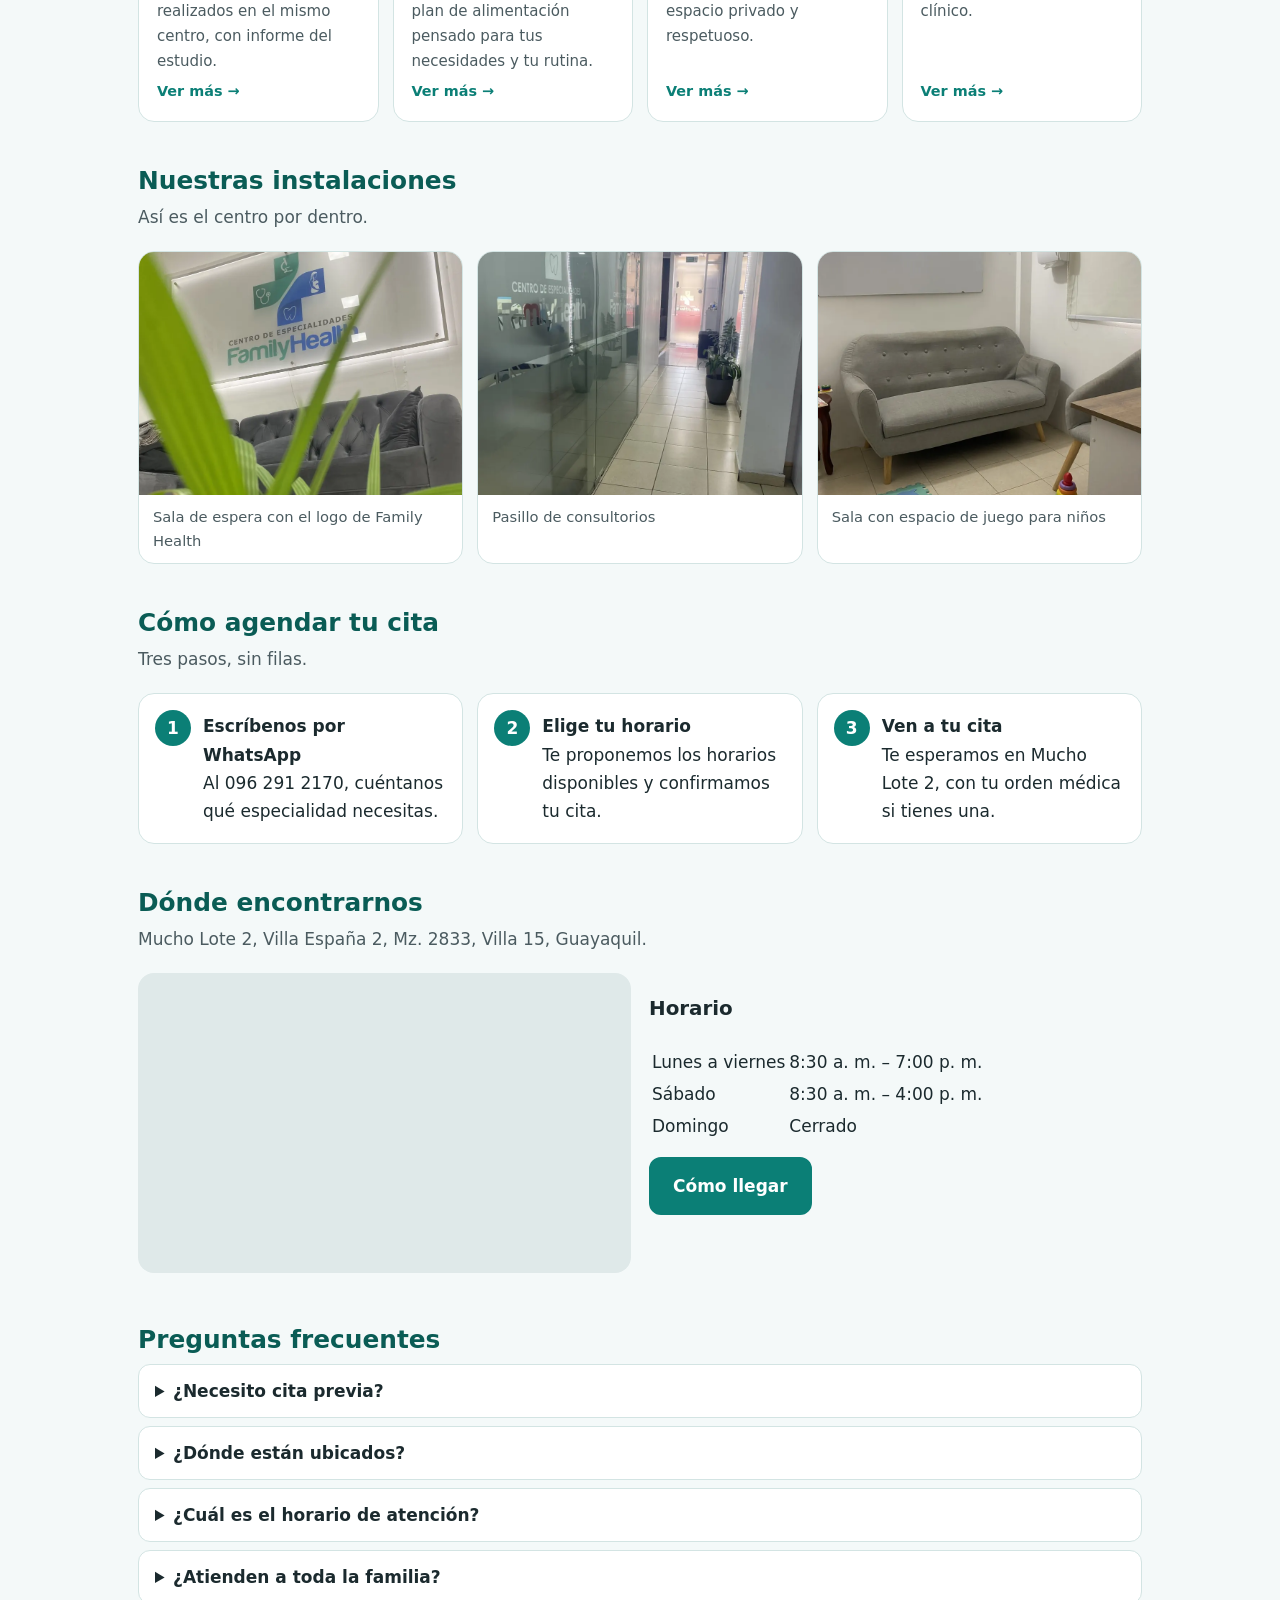
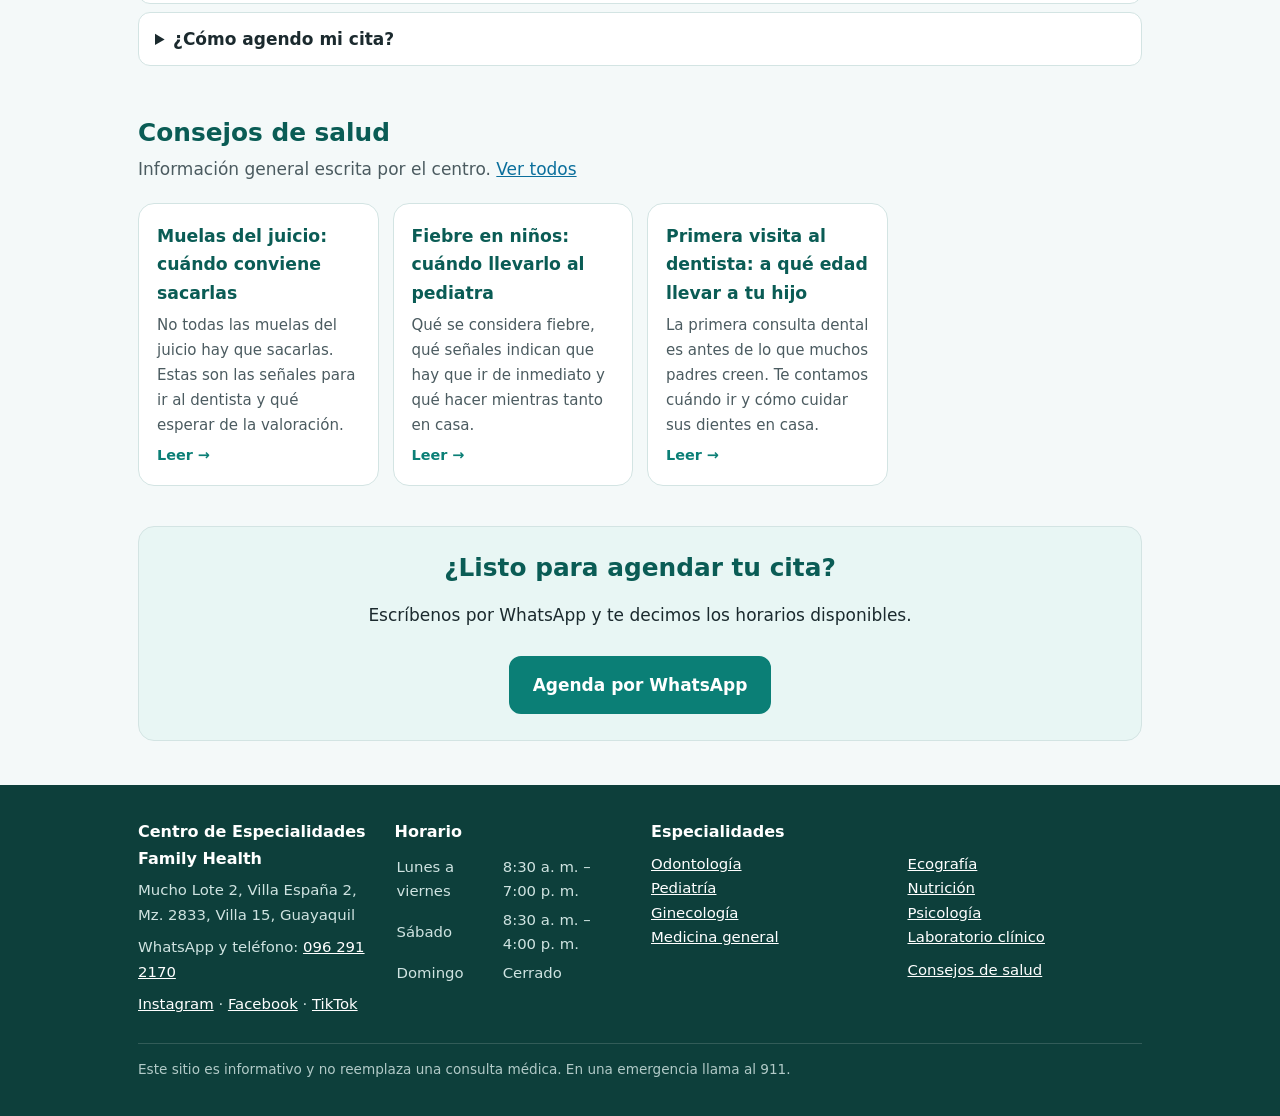
==== commit fb06ba27: "feat: fotos del local, galeria y blog con 3 articulos - Portada con la foto de la fachada; seccion "" ====
--- a/index.html
+++ b/index.html
@@ -12,10 +12,10 @@
 <meta property="og:description" content="Odontología, pediatría, ginecología, medicina general, ecografía, nutrición, psicología y laboratorio en Mucho Lote 2, norte de Guayaquil.">
 <meta property="og:type" content="website">
 <meta property="og:url" content="https://familyhealth-gye.github.io/">
-<meta property="og:image" content="https://familyhealth-gye.github.io/logo.png">
+<meta property="og:image" content="https://familyhealth-gye.github.io/fotos/fachada.webp">
 <meta property="og:locale" content="es_EC">
 <link rel="stylesheet" href="/style.css">
-<script type="application/ld+json">[{"@context": "https://schema.org", "@type": "MedicalClinic", "@id": "https://familyhealth-gye.github.io/#clinic", "name": "Centro de Especialidades Family Health", "alternateName": ["Family Health Guayaquil"], "url": "https://familyhealth-gye.github.io/", "logo": "https://familyhealth-gye.github.io/logo.png", "image": "https://familyhealth-gye.github.io/logo.png", "telephone": "+593962912170", "knowsLanguage": "es", "address": {"@type": "PostalAddress", "streetAddress": "Mucho Lote 2, Villa España 2, Mz. 2833, Villa 15", "addressLocality": "Guayaquil", "addressRegion": "Guayas", "postalCode": "090703", "addressCountry": "EC"}, "areaServed": {"@type": "City", "name": "Guayaquil"}, "openingHoursSpecification": [{"@type": "OpeningHoursSpecification", "dayOfWeek": ["Monday", "Tuesday", "Wednesday", "Thursday", "Friday"], "opens": "08:30", "closes": "19:00"}, {"@type": "OpeningHoursSpecification", "dayOfWeek": "Saturday", "opens": "08:30", "closes": "16:00"}], "medicalSpecialty": ["https://schema.org/Dentistry", "https://schema.org/Pediatric", "https://schema.org/Gynecologic", "https://schema.org/PrimaryCare", "https://schema.org/DietNutrition"], "hasOfferCatalog": {"@type": "OfferCatalog", "name": "Especialidades", "itemListElement": [{"@type": "Offer", "itemOffered": {"@type": "Service", "name": "Odontología", "url": "https://familyhealth-gye.github.io/odontologia/"}}, {"@type": "Offer", "itemOffered": {"@type": "Service", "name": "Pediatría", "url": "https://familyhealth-gye.github.io/pediatria/"}}, {"@type": "Offer", "itemOffered": {"@type": "Service", "name": "Ginecología", "url": "https://familyhealth-gye.github.io/ginecologia/"}}, {"@type": "Offer", "itemOffered": {"@type": "Service", "name": "Medicina general", "url": "https://familyhealth-gye.github.io/medicina-general/"}}, {"@type": "Offer", "itemOffered": {"@type": "Service", "name": "Ecografía", "url": "https://familyhealth-gye.github.io/ecografia/"}}, {"@type": "Offer", "itemOffered": {"@type": "Service", "name": "Nutrición", "url": "https://familyhealth-gye.github.io/nutricion/"}}, {"@type": "Offer", "itemOffered": {"@type": "Service", "name": "Psicología", "url": "https://familyhealth-gye.github.io/psicologia/"}}, {"@type": "Offer", "itemOffered": {"@type": "Service", "name": "Laboratorio clínico", "url": "https://familyhealth-gye.github.io/laboratorio/"}}]}, "sameAs": ["https://www.instagram.com/familyhealth.gye/", "https://www.facebook.com/familyhealthgye", "https://www.tiktok.com/@familyhealth.gye"]}, {"@context": "https://schema.org", "@type": "FAQPage", "mainEntity": [{"@type": "Question", "name": "¿Necesito cita previa?", "acceptedAnswer": {"@type": "Answer", "text": "Atendemos con cita previa. Escríbenos por WhatsApp al 096 291 2170 y te indicamos los horarios disponibles."}}, {"@type": "Question", "name": "¿Dónde están ubicados?", "acceptedAnswer": {"@type": "Answer", "text": "Mucho Lote 2, Villa España 2, Mz. 2833, Villa 15, Guayaquil, en el norte de la ciudad."}}, {"@type": "Question", "name": "¿Cuál es el horario de atención?", "acceptedAnswer": {"@type": "Answer", "text": "De lunes a viernes de 8:30 a. m. a 7:00 p. m. y los sábados de 8:30 a. m. a 4:00 p. m. Los domingos estamos cerrados."}}, {"@type": "Question", "name": "¿Atienden a toda la familia?", "acceptedAnswer": {"@type": "Answer", "text": "Sí. En el mismo centro hay atención para adultos, niños y embarazadas, con varias especialidades."}}, {"@type": "Question", "name": "¿Cómo agendo mi cita?", "acceptedAnswer": {"@type": "Answer", "text": "Por WhatsApp al 096 291 2170. Dinos la especialidad que necesitas y qué día te conviene."}}]}]</script>
+<script type="application/ld+json">[{"@context": "https://schema.org", "@type": "MedicalClinic", "@id": "https://familyhealth-gye.github.io/#clinic", "name": "Centro de Especialidades Family Health", "alternateName": ["Family Health Guayaquil"], "url": "https://familyhealth-gye.github.io/", "logo": "https://familyhealth-gye.github.io/logo.png", "image": ["https://familyhealth-gye.github.io/fotos/fachada.webp", "https://familyhealth-gye.github.io/logo.png"], "telephone": "+593962912170", "knowsLanguage": "es", "address": {"@type": "PostalAddress", "streetAddress": "Mucho Lote 2, Villa España 2, Mz. 2833, Villa 15", "addressLocality": "Guayaquil", "addressRegion": "Guayas", "postalCode": "090703", "addressCountry": "EC"}, "areaServed": {"@type": "City", "name": "Guayaquil"}, "openingHoursSpecification": [{"@type": "OpeningHoursSpecification", "dayOfWeek": ["Monday", "Tuesday", "Wednesday", "Thursday", "Friday"], "opens": "08:30", "closes": "19:00"}, {"@type": "OpeningHoursSpecification", "dayOfWeek": "Saturday", "opens": "08:30", "closes": "16:00"}], "medicalSpecialty": ["https://schema.org/Dentistry", "https://schema.org/Pediatric", "https://schema.org/Gynecologic", "https://schema.org/PrimaryCare", "https://schema.org/DietNutrition"], "hasOfferCatalog": {"@type": "OfferCatalog", "name": "Especialidades", "itemListElement": [{"@type": "Offer", "itemOffered": {"@type": "Service", "name": "Odontología", "url": "https://familyhealth-gye.github.io/odontologia/"}}, {"@type": "Offer", "itemOffered": {"@type": "Service", "name": "Pediatría", "url": "https://familyhealth-gye.github.io/pediatria/"}}, {"@type": "Offer", "itemOffered": {"@type": "Service", "name": "Ginecología", "url": "https://familyhealth-gye.github.io/ginecologia/"}}, {"@type": "Offer", "itemOffered": {"@type": "Service", "name": "Medicina general", "url": "https://familyhealth-gye.github.io/medicina-general/"}}, {"@type": "Offer", "itemOffered": {"@type": "Service", "name": "Ecografía", "url": "https://familyhealth-gye.github.io/ecografia/"}}, {"@type": "Offer", "itemOffered": {"@type": "Service", "name": "Nutrición", "url": "https://familyhealth-gye.github.io/nutricion/"}}, {"@type": "Offer", "itemOffered": {"@type": "Service", "name": "Psicología", "url": "https://familyhealth-gye.github.io/psicologia/"}}, {"@type": "Offer", "itemOffered": {"@type": "Service", "name": "Laboratorio clínico", "url": "https://familyhealth-gye.github.io/laboratorio/"}}]}, "sameAs": ["https://www.instagram.com/familyhealth.gye/", "https://www.facebook.com/familyhealthgye", "https://www.tiktok.com/@familyhealth.gye"]}, {"@context": "https://schema.org", "@type": "FAQPage", "mainEntity": [{"@type": "Question", "name": "¿Necesito cita previa?", "acceptedAnswer": {"@type": "Answer", "text": "Atendemos con cita previa. Escríbenos por WhatsApp al 096 291 2170 y te indicamos los horarios disponibles."}}, {"@type": "Question", "name": "¿Dónde están ubicados?", "acceptedAnswer": {"@type": "Answer", "text": "Mucho Lote 2, Villa España 2, Mz. 2833, Villa 15, Guayaquil, en el norte de la ciudad."}}, {"@type": "Question", "name": "¿Cuál es el horario de atención?", "acceptedAnswer": {"@type": "Answer", "text": "De lunes a viernes de 8:30 a. m. a 7:00 p. m. y los sábados de 8:30 a. m. a 4:00 p. m. Los domingos estamos cerrados."}}, {"@type": "Question", "name": "¿Atienden a toda la familia?", "acceptedAnswer": {"@type": "Answer", "text": "Sí. En el mismo centro hay atención para adultos, niños y embarazadas, con varias especialidades."}}, {"@type": "Question", "name": "¿Cómo agendo mi cita?", "acceptedAnswer": {"@type": "Answer", "text": "Por WhatsApp al 096 291 2170. Dinos la especialidad que necesitas y qué día te conviene."}}]}]</script>
 </head>
 <body>
 <header class="top"><div class="wrap bar">
@@ -24,13 +24,13 @@
 <a class="btn btn-sm" href="https://wa.me/593962912170">WhatsApp</a>
 </div></header>
 <main>
-<section class="hero"><div class="wrap">
+<section class="hero"><div class="wrap hero-dos"><div>
 <p class="eyebrow">Mucho Lote 2 · Norte de Guayaquil</p>
 <h1>Centro de Especialidades Family Health en Guayaquil</h1>
 <p class="lead">Odontología, pediatría, ginecología, medicina general, ecografía, nutrición, psicología y laboratorio clínico en un solo lugar. Atención para toda la familia con cita previa.</p>
 <p class="acciones"><a class="btn btn-claro" href="https://wa.me/593962912170">Agenda por WhatsApp</a><a class="btn btn-borde" href="#especialidades">Ver especialidades</a></p>
-<ul class="chips"><li>★ 4,9 en Google · 81 opiniones</li><li>Niños, adultos y embarazadas</li><li>Con cita previa</li></ul>
-</div></section>
+<ul class="chips"><li><a href="https://www.google.com/maps/search/?api=1&query=Centro+de+especialidades+Family+Health+Guayaquil">★ 4,9 en Google · 81 opiniones</a></li><li>Niños, adultos y embarazadas</li><li>Con cita previa</li></ul>
+</div><img class="foto-hero" src="/fotos/fachada.webp" alt="Fachada del Centro de Especialidades Family Health en Mucho Lote 2" width="900" height="900"></div></section>
 <div class="wrap">
 <div class="info">
 <div class="tarjeta"><h3>Horario de atención</h3><table><tr><td>Lunes a viernes</td><td>8:30 a. m. – 7:00 p. m.</td></tr><tr><td>Sábado</td><td>8:30 a. m. – 4:00 p. m.</td></tr><tr><td>Domingo</td><td>Cerrado</td></tr></table></div>
@@ -38,11 +38,13 @@
 <div class="tarjeta"><h3>Agenda tu cita</h3><p>Con cita previa, por WhatsApp.</p><p><a href="https://wa.me/593962912170"><strong>096 291 2170</strong></a></p></div>
 </div>
 <section class="bloque" id="especialidades"><h2>Nuestras especialidades</h2><p class="sub">Elige una para ver qué ofrecemos.</p><ul class="cards"><li><a href="/odontologia/"><span class="ico" aria-hidden="true">🦷</span><strong>Odontología</strong><span class="d">Atención odontológica para niños y adultos en el norte de Guayaquil.</span><span class="mas">Ver más →</span></a></li><li><a href="/pediatria/"><span class="ico" aria-hidden="true">👶</span><strong>Pediatría</strong><span class="d">Consulta pediátrica para el cuidado de tus hijos, desde recién nacidos hasta la adolescencia.</span><span class="mas">Ver más →</span></a></li><li><a href="/ginecologia/"><span class="ico" aria-hidden="true">🤰</span><strong>Ginecología</strong><span class="d">Consulta ginecológica y control del embarazo, con un trato cuidadoso y en un ambiente privado.</span><span class="mas">Ver más →</span></a></li><li><a href="/medicina-general/"><span class="ico" aria-hidden="true">🩺</span><strong>Medicina general</strong><span class="d">Consulta médica para adultos: valoración de síntomas, seguimiento de enfermedades crónicas y orientación para derivarte con el especialista cuando lo necesites.</span><span class="mas">Ver más →</span></a></li><li><a href="/ecografia/"><span class="ico" aria-hidden="true">🔊</span><strong>Ecografía</strong><span class="d">Estudios de ecografía realizados en el mismo centro, con informe del estudio.</span><span class="mas">Ver más →</span></a></li><li><a href="/nutricion/"><span class="ico" aria-hidden="true">🥗</span><strong>Nutrición</strong><span class="d">Valoración nutricional y plan de alimentación pensado para tus necesidades y tu rutina.</span><span class="mas">Ver más →</span></a></li><li><a href="/psicologia/"><span class="ico" aria-hidden="true">🧠</span><strong>Psicología</strong><span class="d">Consulta psicológica en un espacio privado y respetuoso.</span><span class="mas">Ver más →</span></a></li><li><a href="/laboratorio/"><span class="ico" aria-hidden="true">🧪</span><strong>Laboratorio clínico</strong><span class="d">Exámenes de laboratorio clínico.</span><span class="mas">Ver más →</span></a></li></ul></section>
+<section class="bloque"><h2>Nuestras instalaciones</h2><p class="sub">Así es el centro por dentro.</p><div class="galeria"><figure><img src="/fotos/recepcion.webp" alt="Sala de espera con el logo de Family Health" loading="lazy" width="900" height="1200"><figcaption>Sala de espera con el logo de Family Health</figcaption></figure><figure><img src="/fotos/pasillo.webp" alt="Pasillo de consultorios" loading="lazy" width="900" height="1200"><figcaption>Pasillo de consultorios</figcaption></figure><figure><img src="/fotos/consultorio.webp" alt="Sala con espacio de juego para niños" loading="lazy" width="900" height="1200"><figcaption>Sala con espacio de juego para niños</figcaption></figure></div></section>
 <section class="bloque"><h2>Cómo agendar tu cita</h2><p class="sub">Tres pasos, sin filas.</p><ol class="pasos"><li><strong>Escríbenos por WhatsApp</strong>Al 096 291 2170, cuéntanos qué especialidad necesitas.</li><li><strong>Elige tu horario</strong>Te proponemos los horarios disponibles y confirmamos tu cita.</li><li><strong>Ven a tu cita</strong>Te esperamos en Mucho Lote 2, con tu orden médica si tienes una.</li></ol></section>
 <section class="bloque"><h2>Dónde encontrarnos</h2><p class="sub">Mucho Lote 2, Villa España 2, Mz. 2833, Villa 15, Guayaquil.</p>
 <div class="dos"><div><iframe class="mapa" title="Mapa de Centro de Especialidades Family Health" src="https://www.google.com/maps?q=Centro+de+especialidades+Family+Health+Guayaquil&output=embed" loading="lazy" referrerpolicy="no-referrer-when-downgrade"></iframe></div>
 <div><h3>Horario</h3><table><tr><td>Lunes a viernes</td><td>8:30 a. m. – 7:00 p. m.</td></tr><tr><td>Sábado</td><td>8:30 a. m. – 4:00 p. m.</td></tr><tr><td>Domingo</td><td>Cerrado</td></tr></table><p class="acciones" style="margin-top:14px"><a class="btn" href="https://www.google.com/maps/search/?api=1&query=Centro+de+especialidades+Family+Health+Guayaquil">Cómo llegar</a></p></div></div></section>
 <section class="bloque"><h2>Preguntas frecuentes</h2><details><summary>¿Necesito cita previa?</summary><p>Atendemos con cita previa. Escríbenos por WhatsApp al 096 291 2170 y te indicamos los horarios disponibles.</p></details><details><summary>¿Dónde están ubicados?</summary><p>Mucho Lote 2, Villa España 2, Mz. 2833, Villa 15, Guayaquil, en el norte de la ciudad.</p></details><details><summary>¿Cuál es el horario de atención?</summary><p>De lunes a viernes de 8:30 a. m. a 7:00 p. m. y los sábados de 8:30 a. m. a 4:00 p. m. Los domingos estamos cerrados.</p></details><details><summary>¿Atienden a toda la familia?</summary><p>Sí. En el mismo centro hay atención para adultos, niños y embarazadas, con varias especialidades.</p></details><details><summary>¿Cómo agendo mi cita?</summary><p>Por WhatsApp al 096 291 2170. Dinos la especialidad que necesitas y qué día te conviene.</p></details></section>
+<section class="bloque"><h2>Consejos de salud</h2><p class="sub">Información general escrita por el centro. <a href="/blog/">Ver todos</a></p><ul class="cards"><li><a href="/blog/muelas-del-juicio/"><strong>Muelas del juicio: cuándo conviene sacarlas</strong><span class="d">No todas las muelas del juicio hay que sacarlas. Estas son las señales para ir al dentista y qué esperar de la valoración.</span><span class="mas">Leer →</span></a></li><li><a href="/blog/fiebre-en-ninos/"><strong>Fiebre en niños: cuándo llevarlo al pediatra</strong><span class="d">Qué se considera fiebre, qué señales indican que hay que ir de inmediato y qué hacer mientras tanto en casa.</span><span class="mas">Leer →</span></a></li><li><a href="/blog/primera-visita-al-dentista/"><strong>Primera visita al dentista: a qué edad llevar a tu hijo</strong><span class="d">La primera consulta dental es antes de lo que muchos padres creen. Te contamos cuándo ir y cómo cuidar sus dientes en casa.</span><span class="mas">Leer →</span></a></li></ul></section>
 <div class="cta"><h2>¿Listo para agendar tu cita?</h2><p>Escríbenos por WhatsApp y te decimos los horarios disponibles.</p>
 <a class="btn" href="https://wa.me/593962912170">Agenda por WhatsApp</a></div>
 </div>
@@ -52,7 +54,7 @@
 <div><h3>Centro de Especialidades Family Health</h3><p>Mucho Lote 2, Villa España 2, Mz. 2833, Villa 15, Guayaquil</p><p>WhatsApp y teléfono: <a href="https://wa.me/593962912170">096 291 2170</a></p><p><a href="https://www.instagram.com/familyhealth.gye/" rel="me">Instagram</a> · <a href="https://www.facebook.com/familyhealthgye" rel="me">Facebook</a> · <a href="https://www.tiktok.com/@familyhealth.gye" rel="me">TikTok</a></p></div>
 <div><h3>Horario</h3><table><tr><td>Lunes a viernes</td><td>8:30 a. m. – 7:00 p. m.</td></tr><tr><td>Sábado</td><td>8:30 a. m. – 4:00 p. m.</td></tr><tr><td>Domingo</td><td>Cerrado</td></tr></table></div>
 <div><h3>Especialidades</h3><p><a href="/odontologia/">Odontología</a><br><a href="/pediatria/">Pediatría</a><br><a href="/ginecologia/">Ginecología</a><br><a href="/medicina-general/">Medicina general</a><br></p></div>
-<div><h3>&nbsp;</h3><p><a href="/ecografia/">Ecografía</a><br><a href="/nutricion/">Nutrición</a><br><a href="/psicologia/">Psicología</a><br><a href="/laboratorio/">Laboratorio clínico</a><br></p></div>
+<div><h3>&nbsp;</h3><p><a href="/ecografia/">Ecografía</a><br><a href="/nutricion/">Nutrición</a><br><a href="/psicologia/">Psicología</a><br><a href="/laboratorio/">Laboratorio clínico</a><br></p><p><a href="/blog/">Consejos de salud</a></p></div>
 </div>
 <p class="aviso">Este sitio es informativo y no reemplaza una consulta médica. En una emergencia llama al 911.</p>
 </div></footer>
--- a/style.css
+++ b/style.css
@@ -36,6 +36,18 @@
 .lead{font-size:1.12rem;max-width:40em;margin:0;opacity:.96}
 .chips{list-style:none;display:flex;gap:8px;flex-wrap:wrap;padding:0;margin:22px 0 0}
 .chips li{background:rgba(255,255,255,.16);border:1px solid rgba(255,255,255,.35);padding:5px 12px;border-radius:99px;font-size:.88rem}
+.chips a{color:#fff;text-decoration:none}
+.hero-dos{display:grid;grid-template-columns:1.4fr 1fr;gap:32px;align-items:center}
+.foto-hero{width:100%;height:auto;aspect-ratio:1/1;object-fit:cover;object-position:50% 50%;border-radius:20px;border:4px solid rgba(255,255,255,.35);box-shadow:0 14px 34px rgba(0,0,0,.25)}
+@media(max-width:760px){.hero-dos{grid-template-columns:1fr}.foto-hero{aspect-ratio:4/3;object-position:50% 15%}}
+.galeria{display:grid;grid-template-columns:repeat(auto-fit,minmax(240px,1fr));gap:14px}
+.galeria figure{margin:0;background:#fff;border:1px solid var(--borde);border-radius:var(--r);overflow:hidden}
+.galeria img{display:block;width:100%;height:auto;aspect-ratio:4/3;object-fit:cover}
+.galeria figcaption{padding:10px 14px;font-size:.92rem;color:var(--gris)}
+.articulo{background:#fff;border:1px solid var(--borde);border-radius:var(--r);padding:8px 26px 18px;margin-top:-40px;position:relative;max-width:760px}
+.articulo h2{margin-top:26px}
+.articulo li{margin:4px 0}
+.aviso-art{margin-top:24px;padding-top:12px;border-top:1px solid var(--borde);font-size:.88rem;color:var(--gris)}
 .migas{font-size:.88rem;opacity:.92;margin:0 0 14px}
 .migas a{color:#fff}
 .emoji-grande{font-size:2.4rem;line-height:1;margin-bottom:6px}
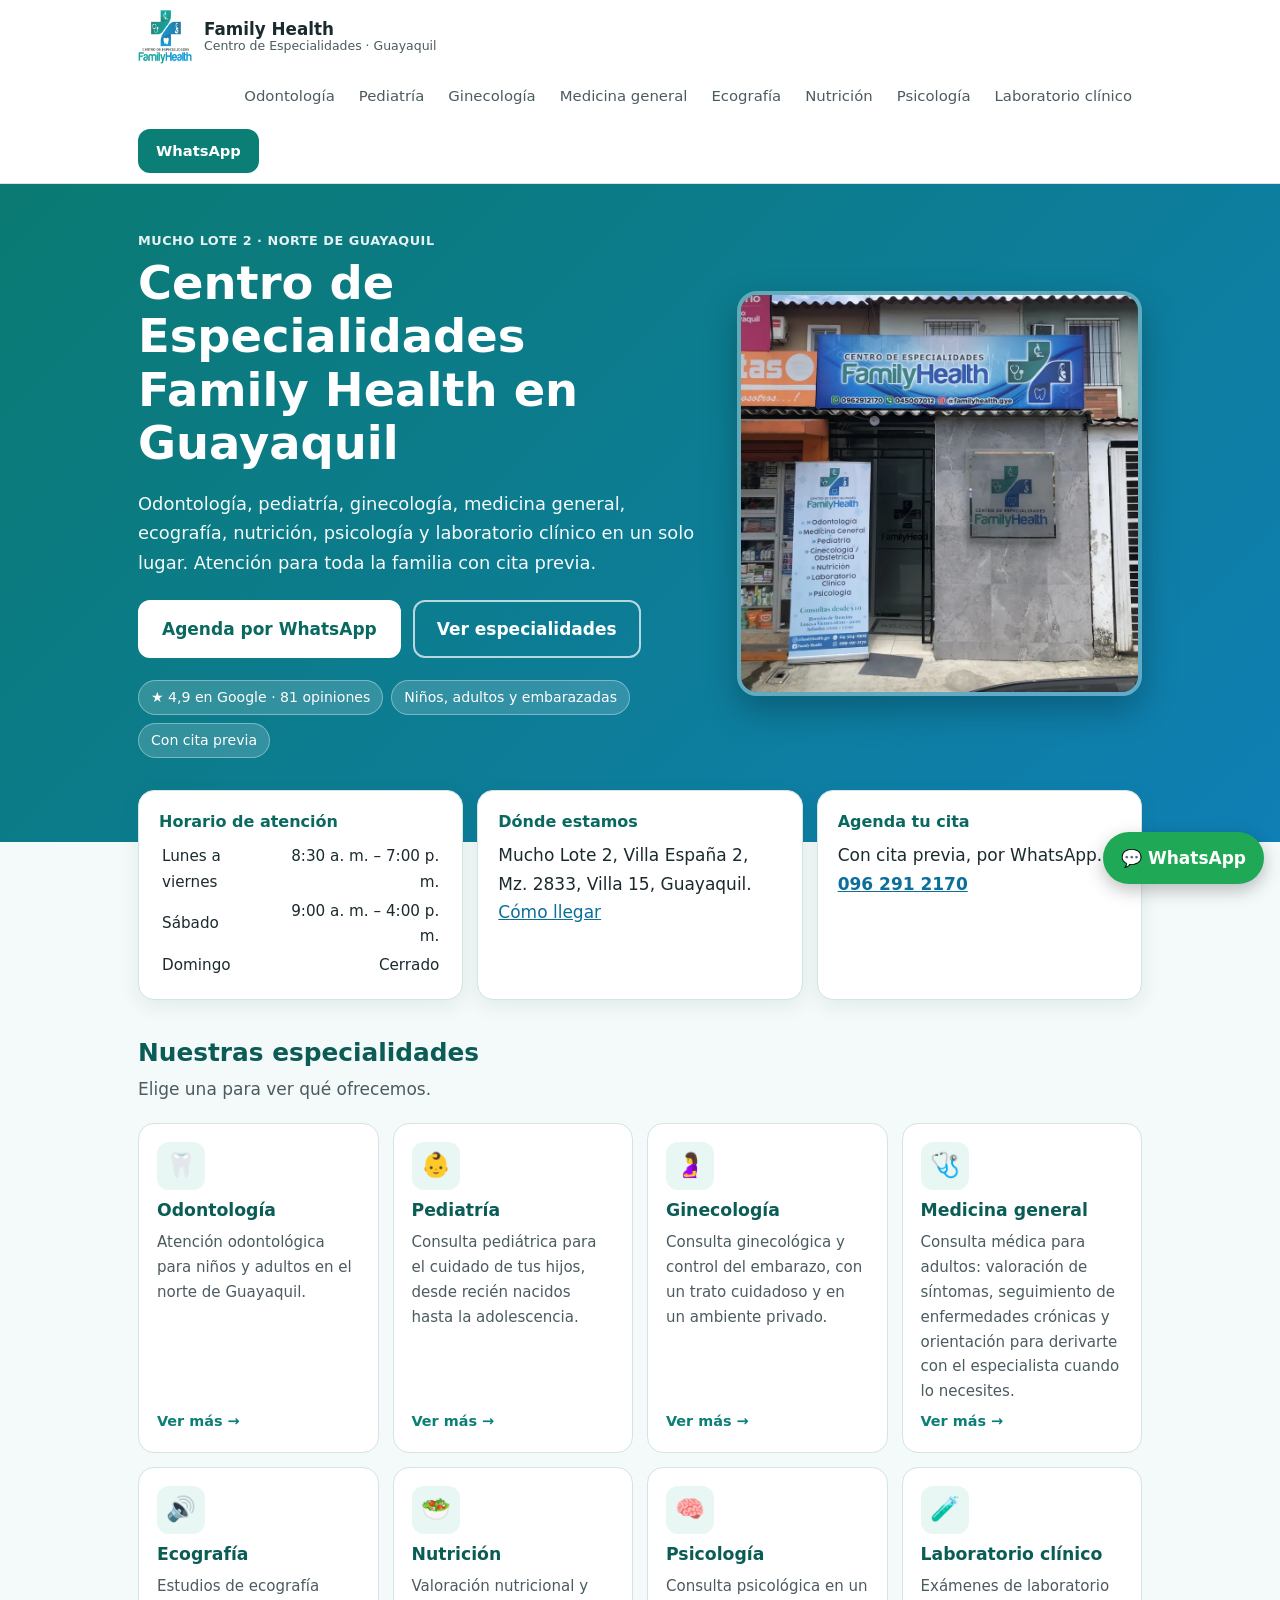
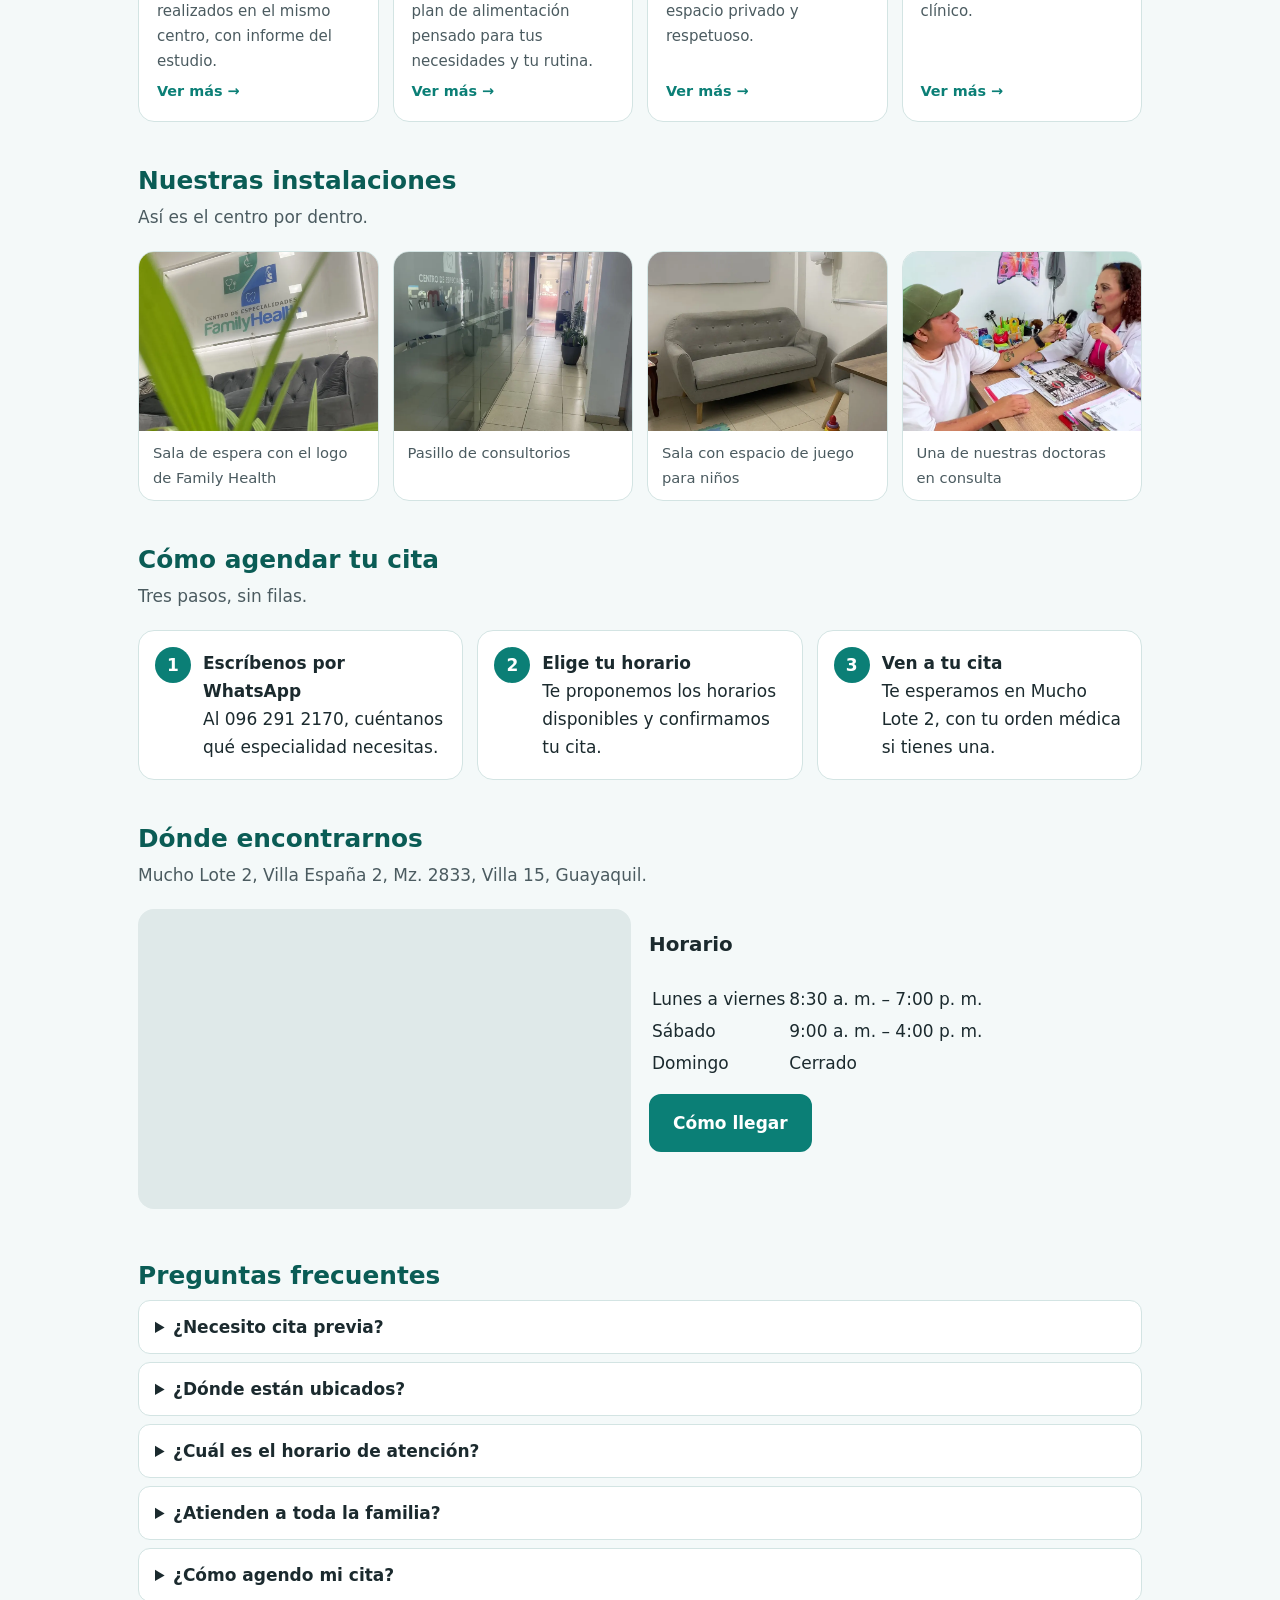
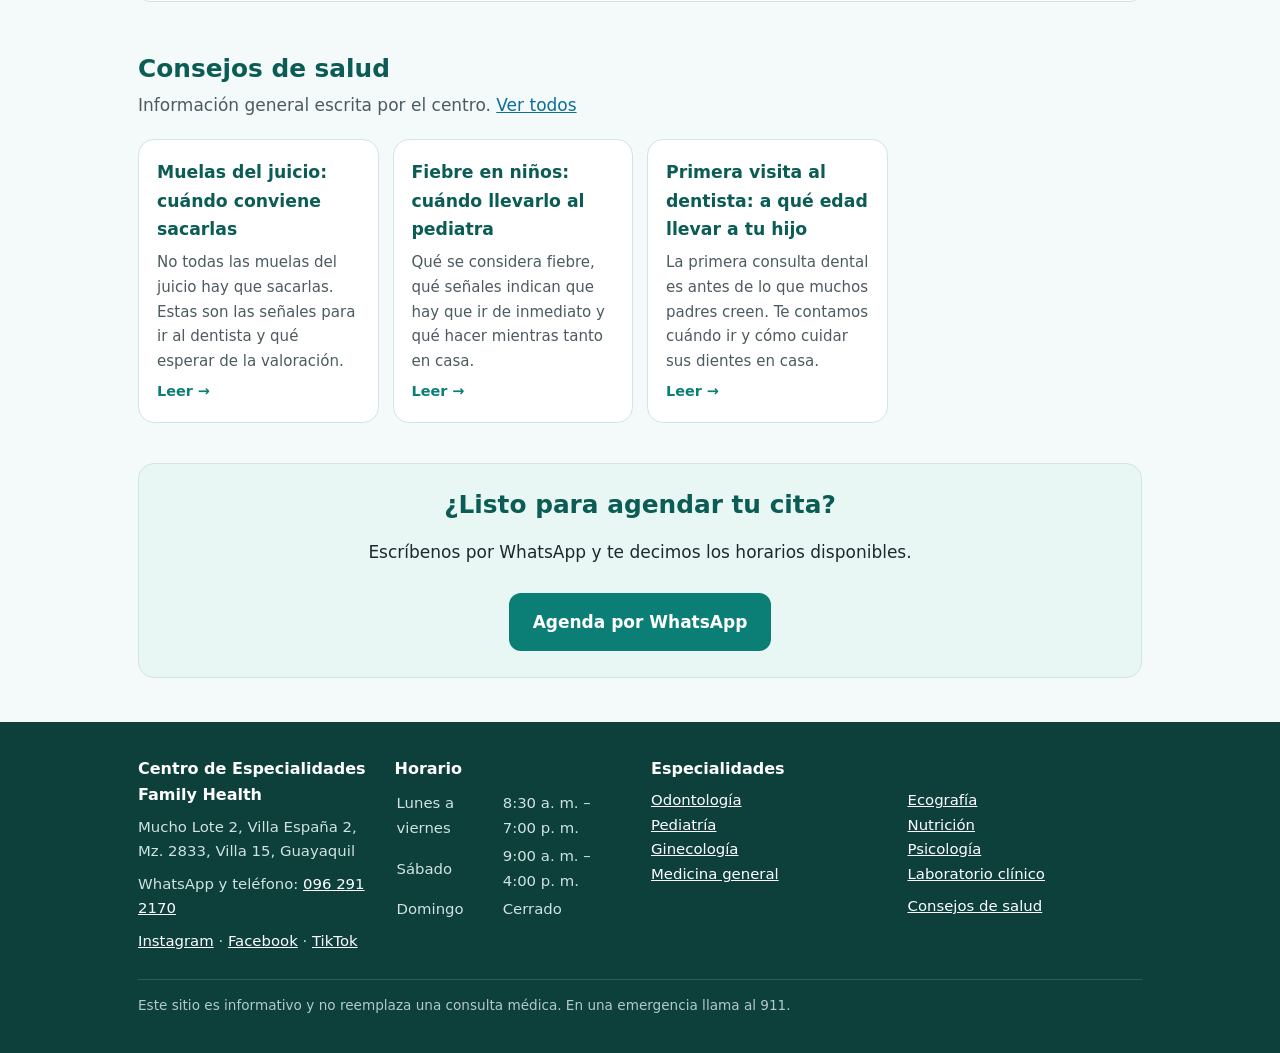
==== commit 58d16115: "fix: sabado 9:00-16:00 y foto de consulta en la galeria Horario del sabado confirmado por el dueno (" ====
--- a/index.html
+++ b/index.html
@@ -15,7 +15,7 @@
 <meta property="og:image" content="https://familyhealth-gye.github.io/fotos/fachada.webp">
 <meta property="og:locale" content="es_EC">
 <link rel="stylesheet" href="/style.css">
-<script type="application/ld+json">[{"@context": "https://schema.org", "@type": "MedicalClinic", "@id": "https://familyhealth-gye.github.io/#clinic", "name": "Centro de Especialidades Family Health", "alternateName": ["Family Health Guayaquil"], "url": "https://familyhealth-gye.github.io/", "logo": "https://familyhealth-gye.github.io/logo.png", "image": ["https://familyhealth-gye.github.io/fotos/fachada.webp", "https://familyhealth-gye.github.io/logo.png"], "telephone": "+593962912170", "knowsLanguage": "es", "address": {"@type": "PostalAddress", "streetAddress": "Mucho Lote 2, Villa España 2, Mz. 2833, Villa 15", "addressLocality": "Guayaquil", "addressRegion": "Guayas", "postalCode": "090703", "addressCountry": "EC"}, "areaServed": {"@type": "City", "name": "Guayaquil"}, "openingHoursSpecification": [{"@type": "OpeningHoursSpecification", "dayOfWeek": ["Monday", "Tuesday", "Wednesday", "Thursday", "Friday"], "opens": "08:30", "closes": "19:00"}, {"@type": "OpeningHoursSpecification", "dayOfWeek": "Saturday", "opens": "08:30", "closes": "16:00"}], "medicalSpecialty": ["https://schema.org/Dentistry", "https://schema.org/Pediatric", "https://schema.org/Gynecologic", "https://schema.org/PrimaryCare", "https://schema.org/DietNutrition"], "hasOfferCatalog": {"@type": "OfferCatalog", "name": "Especialidades", "itemListElement": [{"@type": "Offer", "itemOffered": {"@type": "Service", "name": "Odontología", "url": "https://familyhealth-gye.github.io/odontologia/"}}, {"@type": "Offer", "itemOffered": {"@type": "Service", "name": "Pediatría", "url": "https://familyhealth-gye.github.io/pediatria/"}}, {"@type": "Offer", "itemOffered": {"@type": "Service", "name": "Ginecología", "url": "https://familyhealth-gye.github.io/ginecologia/"}}, {"@type": "Offer", "itemOffered": {"@type": "Service", "name": "Medicina general", "url": "https://familyhealth-gye.github.io/medicina-general/"}}, {"@type": "Offer", "itemOffered": {"@type": "Service", "name": "Ecografía", "url": "https://familyhealth-gye.github.io/ecografia/"}}, {"@type": "Offer", "itemOffered": {"@type": "Service", "name": "Nutrición", "url": "https://familyhealth-gye.github.io/nutricion/"}}, {"@type": "Offer", "itemOffered": {"@type": "Service", "name": "Psicología", "url": "https://familyhealth-gye.github.io/psicologia/"}}, {"@type": "Offer", "itemOffered": {"@type": "Service", "name": "Laboratorio clínico", "url": "https://familyhealth-gye.github.io/laboratorio/"}}]}, "sameAs": ["https://www.instagram.com/familyhealth.gye/", "https://www.facebook.com/familyhealthgye", "https://www.tiktok.com/@familyhealth.gye"]}, {"@context": "https://schema.org", "@type": "FAQPage", "mainEntity": [{"@type": "Question", "name": "¿Necesito cita previa?", "acceptedAnswer": {"@type": "Answer", "text": "Atendemos con cita previa. Escríbenos por WhatsApp al 096 291 2170 y te indicamos los horarios disponibles."}}, {"@type": "Question", "name": "¿Dónde están ubicados?", "acceptedAnswer": {"@type": "Answer", "text": "Mucho Lote 2, Villa España 2, Mz. 2833, Villa 15, Guayaquil, en el norte de la ciudad."}}, {"@type": "Question", "name": "¿Cuál es el horario de atención?", "acceptedAnswer": {"@type": "Answer", "text": "De lunes a viernes de 8:30 a. m. a 7:00 p. m. y los sábados de 8:30 a. m. a 4:00 p. m. Los domingos estamos cerrados."}}, {"@type": "Question", "name": "¿Atienden a toda la familia?", "acceptedAnswer": {"@type": "Answer", "text": "Sí. En el mismo centro hay atención para adultos, niños y embarazadas, con varias especialidades."}}, {"@type": "Question", "name": "¿Cómo agendo mi cita?", "acceptedAnswer": {"@type": "Answer", "text": "Por WhatsApp al 096 291 2170. Dinos la especialidad que necesitas y qué día te conviene."}}]}]</script>
+<script type="application/ld+json">[{"@context": "https://schema.org", "@type": "MedicalClinic", "@id": "https://familyhealth-gye.github.io/#clinic", "name": "Centro de Especialidades Family Health", "alternateName": ["Family Health Guayaquil"], "url": "https://familyhealth-gye.github.io/", "logo": "https://familyhealth-gye.github.io/logo.png", "image": ["https://familyhealth-gye.github.io/fotos/fachada.webp", "https://familyhealth-gye.github.io/logo.png"], "telephone": "+593962912170", "knowsLanguage": "es", "address": {"@type": "PostalAddress", "streetAddress": "Mucho Lote 2, Villa España 2, Mz. 2833, Villa 15", "addressLocality": "Guayaquil", "addressRegion": "Guayas", "postalCode": "090703", "addressCountry": "EC"}, "areaServed": {"@type": "City", "name": "Guayaquil"}, "openingHoursSpecification": [{"@type": "OpeningHoursSpecification", "dayOfWeek": ["Monday", "Tuesday", "Wednesday", "Thursday", "Friday"], "opens": "08:30", "closes": "19:00"}, {"@type": "OpeningHoursSpecification", "dayOfWeek": "Saturday", "opens": "09:00", "closes": "16:00"}], "medicalSpecialty": ["https://schema.org/Dentistry", "https://schema.org/Pediatric", "https://schema.org/Gynecologic", "https://schema.org/PrimaryCare", "https://schema.org/DietNutrition"], "hasOfferCatalog": {"@type": "OfferCatalog", "name": "Especialidades", "itemListElement": [{"@type": "Offer", "itemOffered": {"@type": "Service", "name": "Odontología", "url": "https://familyhealth-gye.github.io/odontologia/"}}, {"@type": "Offer", "itemOffered": {"@type": "Service", "name": "Pediatría", "url": "https://familyhealth-gye.github.io/pediatria/"}}, {"@type": "Offer", "itemOffered": {"@type": "Service", "name": "Ginecología", "url": "https://familyhealth-gye.github.io/ginecologia/"}}, {"@type": "Offer", "itemOffered": {"@type": "Service", "name": "Medicina general", "url": "https://familyhealth-gye.github.io/medicina-general/"}}, {"@type": "Offer", "itemOffered": {"@type": "Service", "name": "Ecografía", "url": "https://familyhealth-gye.github.io/ecografia/"}}, {"@type": "Offer", "itemOffered": {"@type": "Service", "name": "Nutrición", "url": "https://familyhealth-gye.github.io/nutricion/"}}, {"@type": "Offer", "itemOffered": {"@type": "Service", "name": "Psicología", "url": "https://familyhealth-gye.github.io/psicologia/"}}, {"@type": "Offer", "itemOffered": {"@type": "Service", "name": "Laboratorio clínico", "url": "https://familyhealth-gye.github.io/laboratorio/"}}]}, "sameAs": ["https://www.instagram.com/familyhealth.gye/", "https://www.facebook.com/familyhealthgye", "https://www.tiktok.com/@familyhealth.gye"]}, {"@context": "https://schema.org", "@type": "FAQPage", "mainEntity": [{"@type": "Question", "name": "¿Necesito cita previa?", "acceptedAnswer": {"@type": "Answer", "text": "Atendemos con cita previa. Escríbenos por WhatsApp al 096 291 2170 y te indicamos los horarios disponibles."}}, {"@type": "Question", "name": "¿Dónde están ubicados?", "acceptedAnswer": {"@type": "Answer", "text": "Mucho Lote 2, Villa España 2, Mz. 2833, Villa 15, Guayaquil, en el norte de la ciudad."}}, {"@type": "Question", "name": "¿Cuál es el horario de atención?", "acceptedAnswer": {"@type": "Answer", "text": "De lunes a viernes de 8:30 a. m. a 7:00 p. m. y los sábados de 9:00 a. m. a 4:00 p. m. Los domingos estamos cerrados."}}, {"@type": "Question", "name": "¿Atienden a toda la familia?", "acceptedAnswer": {"@type": "Answer", "text": "Sí. En el mismo centro hay atención para adultos, niños y embarazadas, con varias especialidades."}}, {"@type": "Question", "name": "¿Cómo agendo mi cita?", "acceptedAnswer": {"@type": "Answer", "text": "Por WhatsApp al 096 291 2170. Dinos la especialidad que necesitas y qué día te conviene."}}]}]</script>
 </head>
 <body>
 <header class="top"><div class="wrap bar">
@@ -33,17 +33,17 @@
 </div><img class="foto-hero" src="/fotos/fachada.webp" alt="Fachada del Centro de Especialidades Family Health en Mucho Lote 2" width="900" height="900"></div></section>
 <div class="wrap">
 <div class="info">
-<div class="tarjeta"><h3>Horario de atención</h3><table><tr><td>Lunes a viernes</td><td>8:30 a. m. – 7:00 p. m.</td></tr><tr><td>Sábado</td><td>8:30 a. m. – 4:00 p. m.</td></tr><tr><td>Domingo</td><td>Cerrado</td></tr></table></div>
+<div class="tarjeta"><h3>Horario de atención</h3><table><tr><td>Lunes a viernes</td><td>8:30 a. m. – 7:00 p. m.</td></tr><tr><td>Sábado</td><td>9:00 a. m. – 4:00 p. m.</td></tr><tr><td>Domingo</td><td>Cerrado</td></tr></table></div>
 <div class="tarjeta"><h3>Dónde estamos</h3><p>Mucho Lote 2, Villa España 2, Mz. 2833, Villa 15, Guayaquil.</p><p><a href="https://www.google.com/maps/search/?api=1&query=Centro+de+especialidades+Family+Health+Guayaquil">Cómo llegar</a></p></div>
 <div class="tarjeta"><h3>Agenda tu cita</h3><p>Con cita previa, por WhatsApp.</p><p><a href="https://wa.me/593962912170"><strong>096 291 2170</strong></a></p></div>
 </div>
 <section class="bloque" id="especialidades"><h2>Nuestras especialidades</h2><p class="sub">Elige una para ver qué ofrecemos.</p><ul class="cards"><li><a href="/odontologia/"><span class="ico" aria-hidden="true">🦷</span><strong>Odontología</strong><span class="d">Atención odontológica para niños y adultos en el norte de Guayaquil.</span><span class="mas">Ver más →</span></a></li><li><a href="/pediatria/"><span class="ico" aria-hidden="true">👶</span><strong>Pediatría</strong><span class="d">Consulta pediátrica para el cuidado de tus hijos, desde recién nacidos hasta la adolescencia.</span><span class="mas">Ver más →</span></a></li><li><a href="/ginecologia/"><span class="ico" aria-hidden="true">🤰</span><strong>Ginecología</strong><span class="d">Consulta ginecológica y control del embarazo, con un trato cuidadoso y en un ambiente privado.</span><span class="mas">Ver más →</span></a></li><li><a href="/medicina-general/"><span class="ico" aria-hidden="true">🩺</span><strong>Medicina general</strong><span class="d">Consulta médica para adultos: valoración de síntomas, seguimiento de enfermedades crónicas y orientación para derivarte con el especialista cuando lo necesites.</span><span class="mas">Ver más →</span></a></li><li><a href="/ecografia/"><span class="ico" aria-hidden="true">🔊</span><strong>Ecografía</strong><span class="d">Estudios de ecografía realizados en el mismo centro, con informe del estudio.</span><span class="mas">Ver más →</span></a></li><li><a href="/nutricion/"><span class="ico" aria-hidden="true">🥗</span><strong>Nutrición</strong><span class="d">Valoración nutricional y plan de alimentación pensado para tus necesidades y tu rutina.</span><span class="mas">Ver más →</span></a></li><li><a href="/psicologia/"><span class="ico" aria-hidden="true">🧠</span><strong>Psicología</strong><span class="d">Consulta psicológica en un espacio privado y respetuoso.</span><span class="mas">Ver más →</span></a></li><li><a href="/laboratorio/"><span class="ico" aria-hidden="true">🧪</span><strong>Laboratorio clínico</strong><span class="d">Exámenes de laboratorio clínico.</span><span class="mas">Ver más →</span></a></li></ul></section>
-<section class="bloque"><h2>Nuestras instalaciones</h2><p class="sub">Así es el centro por dentro.</p><div class="galeria"><figure><img src="/fotos/recepcion.webp" alt="Sala de espera con el logo de Family Health" loading="lazy" width="900" height="1200"><figcaption>Sala de espera con el logo de Family Health</figcaption></figure><figure><img src="/fotos/pasillo.webp" alt="Pasillo de consultorios" loading="lazy" width="900" height="1200"><figcaption>Pasillo de consultorios</figcaption></figure><figure><img src="/fotos/consultorio.webp" alt="Sala con espacio de juego para niños" loading="lazy" width="900" height="1200"><figcaption>Sala con espacio de juego para niños</figcaption></figure></div></section>
+<section class="bloque"><h2>Nuestras instalaciones</h2><p class="sub">Así es el centro por dentro.</p><div class="galeria"><figure><img src="/fotos/recepcion.webp" alt="Sala de espera con el logo de Family Health" loading="lazy" width="900" height="1200"><figcaption>Sala de espera con el logo de Family Health</figcaption></figure><figure><img src="/fotos/pasillo.webp" alt="Pasillo de consultorios" loading="lazy" width="900" height="1200"><figcaption>Pasillo de consultorios</figcaption></figure><figure><img src="/fotos/consultorio.webp" alt="Sala con espacio de juego para niños" loading="lazy" width="900" height="1200"><figcaption>Sala con espacio de juego para niños</figcaption></figure><figure><img src="/fotos/consulta.webp" alt="Una de nuestras doctoras en consulta" loading="lazy" width="900" height="1200"><figcaption>Una de nuestras doctoras en consulta</figcaption></figure></div></section>
 <section class="bloque"><h2>Cómo agendar tu cita</h2><p class="sub">Tres pasos, sin filas.</p><ol class="pasos"><li><strong>Escríbenos por WhatsApp</strong>Al 096 291 2170, cuéntanos qué especialidad necesitas.</li><li><strong>Elige tu horario</strong>Te proponemos los horarios disponibles y confirmamos tu cita.</li><li><strong>Ven a tu cita</strong>Te esperamos en Mucho Lote 2, con tu orden médica si tienes una.</li></ol></section>
 <section class="bloque"><h2>Dónde encontrarnos</h2><p class="sub">Mucho Lote 2, Villa España 2, Mz. 2833, Villa 15, Guayaquil.</p>
 <div class="dos"><div><iframe class="mapa" title="Mapa de Centro de Especialidades Family Health" src="https://www.google.com/maps?q=Centro+de+especialidades+Family+Health+Guayaquil&output=embed" loading="lazy" referrerpolicy="no-referrer-when-downgrade"></iframe></div>
-<div><h3>Horario</h3><table><tr><td>Lunes a viernes</td><td>8:30 a. m. – 7:00 p. m.</td></tr><tr><td>Sábado</td><td>8:30 a. m. – 4:00 p. m.</td></tr><tr><td>Domingo</td><td>Cerrado</td></tr></table><p class="acciones" style="margin-top:14px"><a class="btn" href="https://www.google.com/maps/search/?api=1&query=Centro+de+especialidades+Family+Health+Guayaquil">Cómo llegar</a></p></div></div></section>
-<section class="bloque"><h2>Preguntas frecuentes</h2><details><summary>¿Necesito cita previa?</summary><p>Atendemos con cita previa. Escríbenos por WhatsApp al 096 291 2170 y te indicamos los horarios disponibles.</p></details><details><summary>¿Dónde están ubicados?</summary><p>Mucho Lote 2, Villa España 2, Mz. 2833, Villa 15, Guayaquil, en el norte de la ciudad.</p></details><details><summary>¿Cuál es el horario de atención?</summary><p>De lunes a viernes de 8:30 a. m. a 7:00 p. m. y los sábados de 8:30 a. m. a 4:00 p. m. Los domingos estamos cerrados.</p></details><details><summary>¿Atienden a toda la familia?</summary><p>Sí. En el mismo centro hay atención para adultos, niños y embarazadas, con varias especialidades.</p></details><details><summary>¿Cómo agendo mi cita?</summary><p>Por WhatsApp al 096 291 2170. Dinos la especialidad que necesitas y qué día te conviene.</p></details></section>
+<div><h3>Horario</h3><table><tr><td>Lunes a viernes</td><td>8:30 a. m. – 7:00 p. m.</td></tr><tr><td>Sábado</td><td>9:00 a. m. – 4:00 p. m.</td></tr><tr><td>Domingo</td><td>Cerrado</td></tr></table><p class="acciones" style="margin-top:14px"><a class="btn" href="https://www.google.com/maps/search/?api=1&query=Centro+de+especialidades+Family+Health+Guayaquil">Cómo llegar</a></p></div></div></section>
+<section class="bloque"><h2>Preguntas frecuentes</h2><details><summary>¿Necesito cita previa?</summary><p>Atendemos con cita previa. Escríbenos por WhatsApp al 096 291 2170 y te indicamos los horarios disponibles.</p></details><details><summary>¿Dónde están ubicados?</summary><p>Mucho Lote 2, Villa España 2, Mz. 2833, Villa 15, Guayaquil, en el norte de la ciudad.</p></details><details><summary>¿Cuál es el horario de atención?</summary><p>De lunes a viernes de 8:30 a. m. a 7:00 p. m. y los sábados de 9:00 a. m. a 4:00 p. m. Los domingos estamos cerrados.</p></details><details><summary>¿Atienden a toda la familia?</summary><p>Sí. En el mismo centro hay atención para adultos, niños y embarazadas, con varias especialidades.</p></details><details><summary>¿Cómo agendo mi cita?</summary><p>Por WhatsApp al 096 291 2170. Dinos la especialidad que necesitas y qué día te conviene.</p></details></section>
 <section class="bloque"><h2>Consejos de salud</h2><p class="sub">Información general escrita por el centro. <a href="/blog/">Ver todos</a></p><ul class="cards"><li><a href="/blog/muelas-del-juicio/"><strong>Muelas del juicio: cuándo conviene sacarlas</strong><span class="d">No todas las muelas del juicio hay que sacarlas. Estas son las señales para ir al dentista y qué esperar de la valoración.</span><span class="mas">Leer →</span></a></li><li><a href="/blog/fiebre-en-ninos/"><strong>Fiebre en niños: cuándo llevarlo al pediatra</strong><span class="d">Qué se considera fiebre, qué señales indican que hay que ir de inmediato y qué hacer mientras tanto en casa.</span><span class="mas">Leer →</span></a></li><li><a href="/blog/primera-visita-al-dentista/"><strong>Primera visita al dentista: a qué edad llevar a tu hijo</strong><span class="d">La primera consulta dental es antes de lo que muchos padres creen. Te contamos cuándo ir y cómo cuidar sus dientes en casa.</span><span class="mas">Leer →</span></a></li></ul></section>
 <div class="cta"><h2>¿Listo para agendar tu cita?</h2><p>Escríbenos por WhatsApp y te decimos los horarios disponibles.</p>
 <a class="btn" href="https://wa.me/593962912170">Agenda por WhatsApp</a></div>
@@ -52,7 +52,7 @@
 <footer><div class="wrap">
 <div class="cols">
 <div><h3>Centro de Especialidades Family Health</h3><p>Mucho Lote 2, Villa España 2, Mz. 2833, Villa 15, Guayaquil</p><p>WhatsApp y teléfono: <a href="https://wa.me/593962912170">096 291 2170</a></p><p><a href="https://www.instagram.com/familyhealth.gye/" rel="me">Instagram</a> · <a href="https://www.facebook.com/familyhealthgye" rel="me">Facebook</a> · <a href="https://www.tiktok.com/@familyhealth.gye" rel="me">TikTok</a></p></div>
-<div><h3>Horario</h3><table><tr><td>Lunes a viernes</td><td>8:30 a. m. – 7:00 p. m.</td></tr><tr><td>Sábado</td><td>8:30 a. m. – 4:00 p. m.</td></tr><tr><td>Domingo</td><td>Cerrado</td></tr></table></div>
+<div><h3>Horario</h3><table><tr><td>Lunes a viernes</td><td>8:30 a. m. – 7:00 p. m.</td></tr><tr><td>Sábado</td><td>9:00 a. m. – 4:00 p. m.</td></tr><tr><td>Domingo</td><td>Cerrado</td></tr></table></div>
 <div><h3>Especialidades</h3><p><a href="/odontologia/">Odontología</a><br><a href="/pediatria/">Pediatría</a><br><a href="/ginecologia/">Ginecología</a><br><a href="/medicina-general/">Medicina general</a><br></p></div>
 <div><h3>&nbsp;</h3><p><a href="/ecografia/">Ecografía</a><br><a href="/nutricion/">Nutrición</a><br><a href="/psicologia/">Psicología</a><br><a href="/laboratorio/">Laboratorio clínico</a><br></p><p><a href="/blog/">Consejos de salud</a></p></div>
 </div>
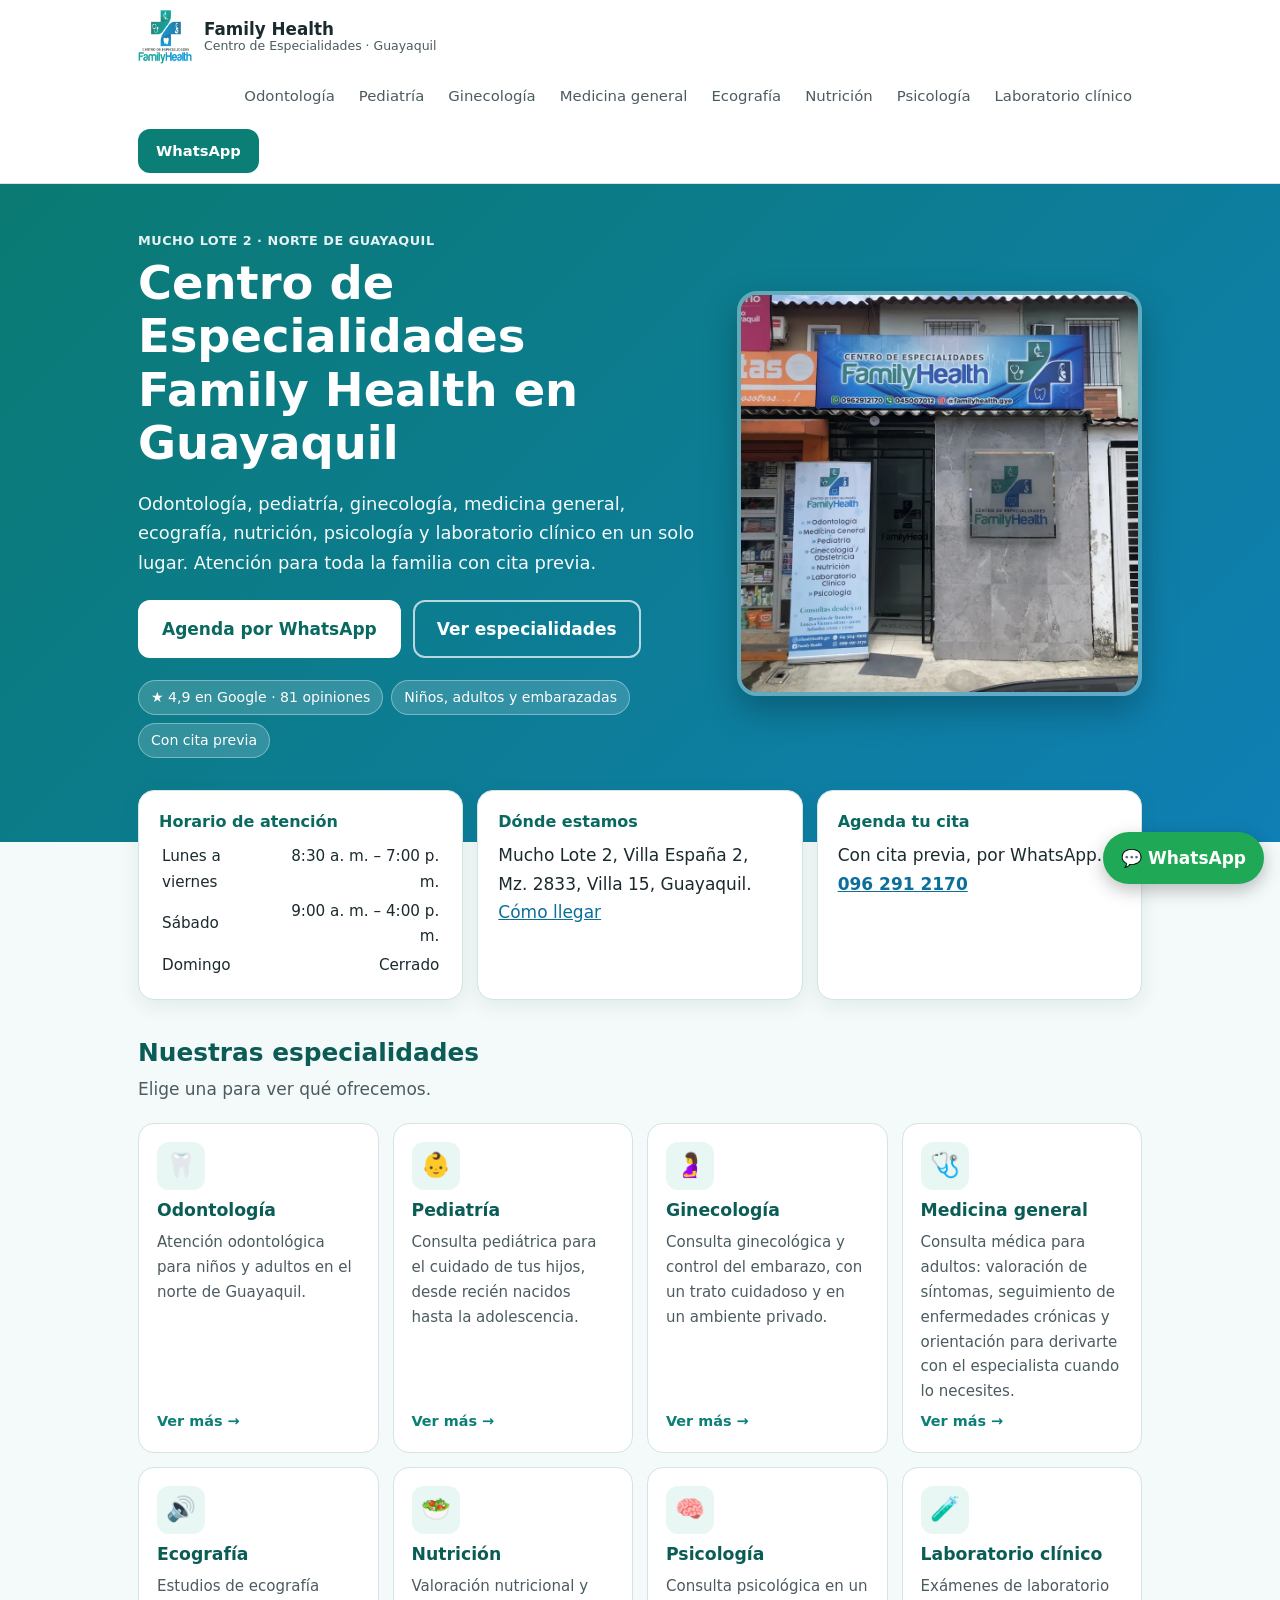
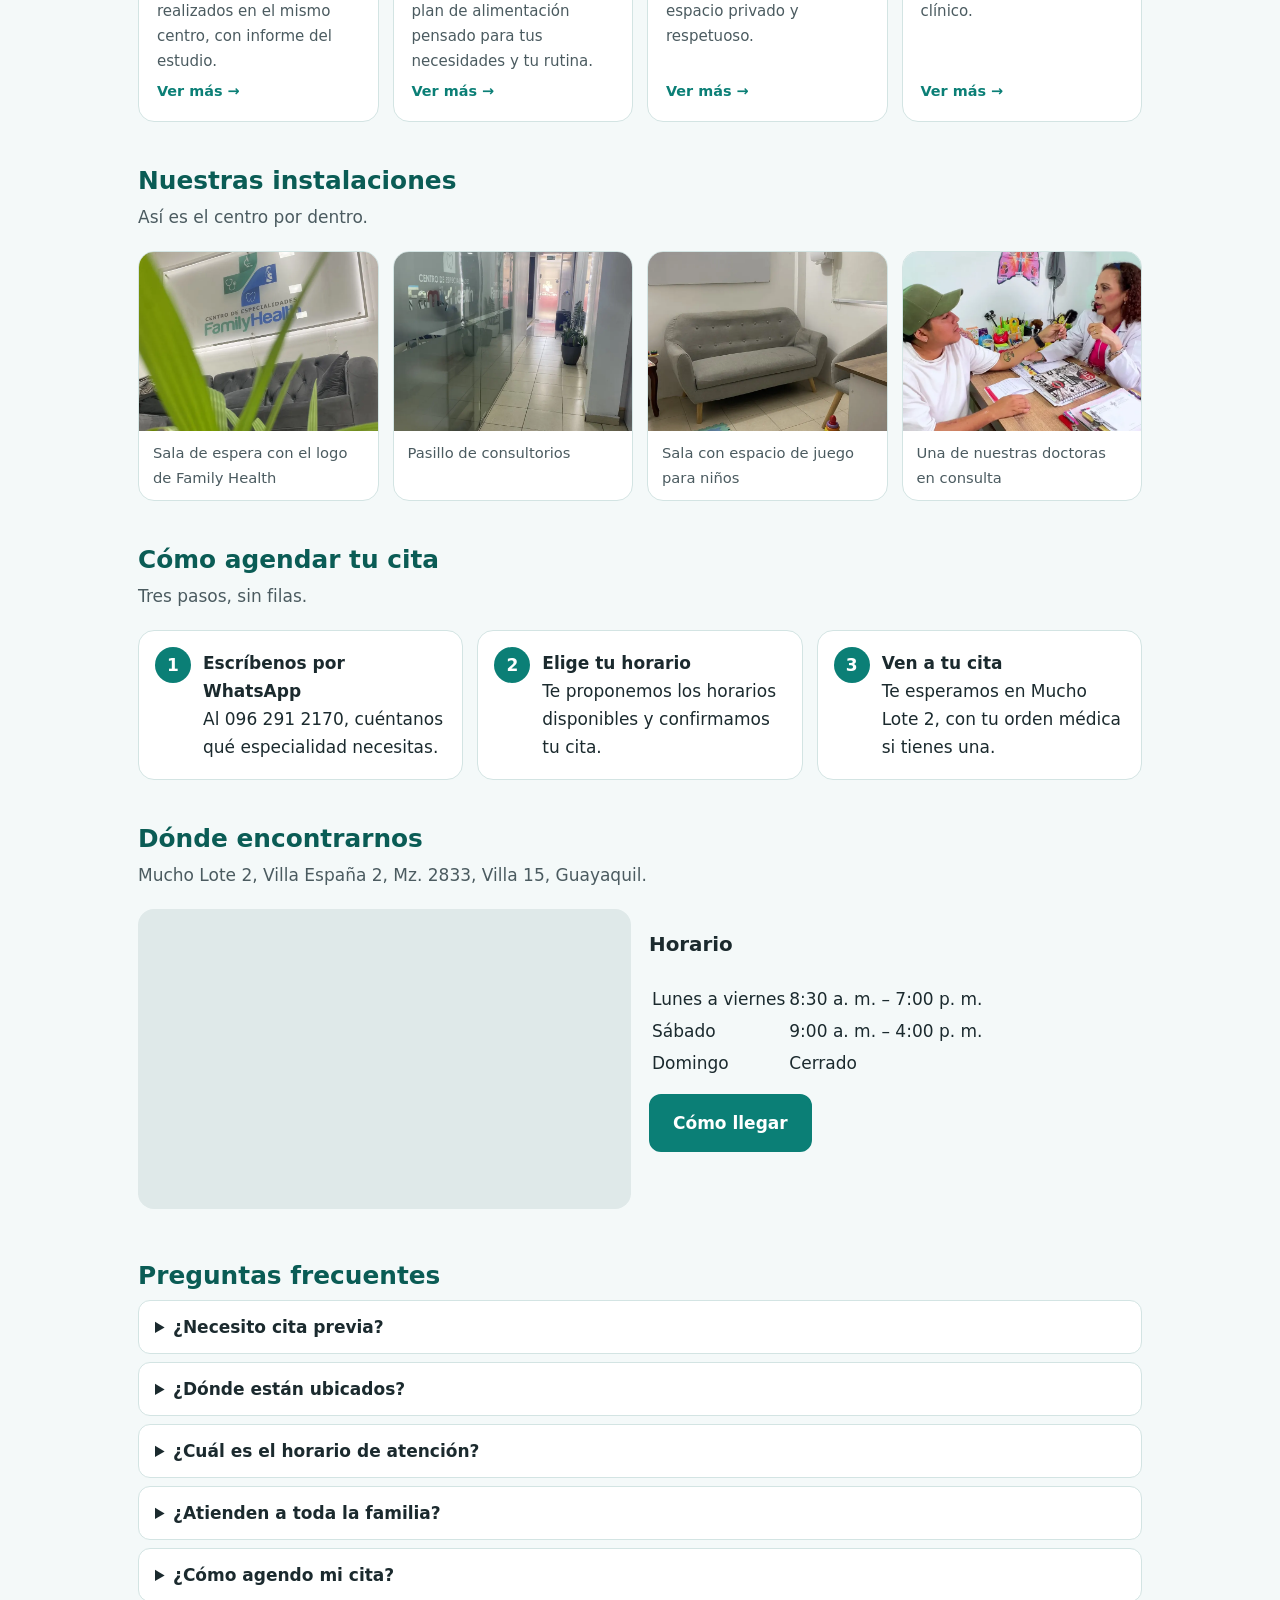
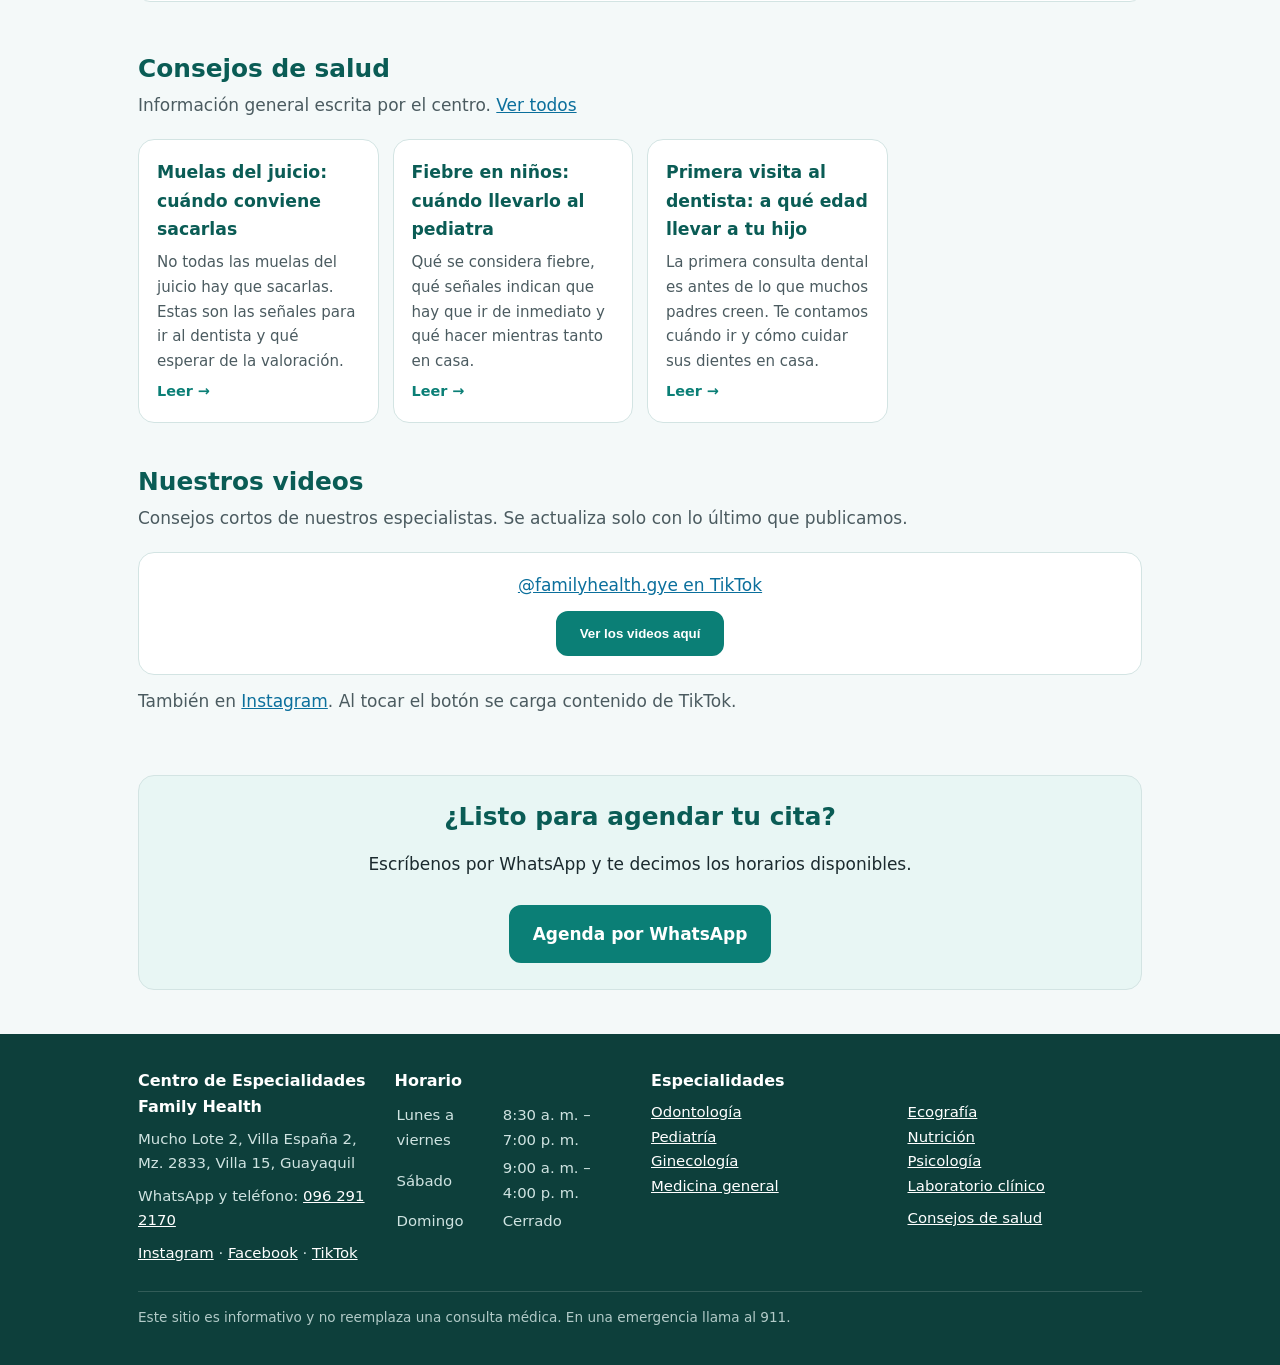
==== commit ddf79442: "feat: seccion de videos con el perfil de TikTok incrustado Muestra solos los ultimos videos publicad" ====
--- a/index.html
+++ b/index.html
@@ -45,6 +45,10 @@
 <div><h3>Horario</h3><table><tr><td>Lunes a viernes</td><td>8:30 a. m. – 7:00 p. m.</td></tr><tr><td>Sábado</td><td>9:00 a. m. – 4:00 p. m.</td></tr><tr><td>Domingo</td><td>Cerrado</td></tr></table><p class="acciones" style="margin-top:14px"><a class="btn" href="https://www.google.com/maps/search/?api=1&query=Centro+de+especialidades+Family+Health+Guayaquil">Cómo llegar</a></p></div></div></section>
 <section class="bloque"><h2>Preguntas frecuentes</h2><details><summary>¿Necesito cita previa?</summary><p>Atendemos con cita previa. Escríbenos por WhatsApp al 096 291 2170 y te indicamos los horarios disponibles.</p></details><details><summary>¿Dónde están ubicados?</summary><p>Mucho Lote 2, Villa España 2, Mz. 2833, Villa 15, Guayaquil, en el norte de la ciudad.</p></details><details><summary>¿Cuál es el horario de atención?</summary><p>De lunes a viernes de 8:30 a. m. a 7:00 p. m. y los sábados de 9:00 a. m. a 4:00 p. m. Los domingos estamos cerrados.</p></details><details><summary>¿Atienden a toda la familia?</summary><p>Sí. En el mismo centro hay atención para adultos, niños y embarazadas, con varias especialidades.</p></details><details><summary>¿Cómo agendo mi cita?</summary><p>Por WhatsApp al 096 291 2170. Dinos la especialidad que necesitas y qué día te conviene.</p></details></section>
 <section class="bloque"><h2>Consejos de salud</h2><p class="sub">Información general escrita por el centro. <a href="/blog/">Ver todos</a></p><ul class="cards"><li><a href="/blog/muelas-del-juicio/"><strong>Muelas del juicio: cuándo conviene sacarlas</strong><span class="d">No todas las muelas del juicio hay que sacarlas. Estas son las señales para ir al dentista y qué esperar de la valoración.</span><span class="mas">Leer →</span></a></li><li><a href="/blog/fiebre-en-ninos/"><strong>Fiebre en niños: cuándo llevarlo al pediatra</strong><span class="d">Qué se considera fiebre, qué señales indican que hay que ir de inmediato y qué hacer mientras tanto en casa.</span><span class="mas">Leer →</span></a></li><li><a href="/blog/primera-visita-al-dentista/"><strong>Primera visita al dentista: a qué edad llevar a tu hijo</strong><span class="d">La primera consulta dental es antes de lo que muchos padres creen. Te contamos cuándo ir y cómo cuidar sus dientes en casa.</span><span class="mas">Leer →</span></a></li></ul></section>
+<section class="bloque videos"><h2>Nuestros videos</h2><p class="sub">Consejos cortos de nuestros especialistas. Se actualiza solo con lo último que publicamos.</p>
+<div class="caja-videos"><blockquote class="tiktok-embed" cite="https://www.tiktok.com/@familyhealth.gye" data-unique-id="familyhealth.gye" data-embed-type="creator" style="max-width:780px;min-width:288px"><section><a target="_blank" rel="noopener" href="https://www.tiktok.com/@familyhealth.gye">@familyhealth.gye en TikTok</a></section></blockquote>
+<button class="btn" type="button" onclick="this.parentNode.classList.add('cargado');var s=document.createElement('script');s.src='https://www.tiktok.com/embed.js';s.async=true;document.body.appendChild(s);this.remove()">Ver los videos aquí</button></div>
+<p class="sub" style="margin-top:12px">También en <a href="https://www.instagram.com/familyhealth.gye/">Instagram</a>. Al tocar el botón se carga contenido de TikTok.</p></section>
 <div class="cta"><h2>¿Listo para agendar tu cita?</h2><p>Escríbenos por WhatsApp y te decimos los horarios disponibles.</p>
 <a class="btn" href="https://wa.me/593962912170">Agenda por WhatsApp</a></div>
 </div>
--- a/style.css
+++ b/style.css
@@ -48,6 +48,8 @@
 .articulo h2{margin-top:26px}
 .articulo li{margin:4px 0}
 .aviso-art{margin-top:24px;padding-top:12px;border-top:1px solid var(--borde);font-size:.88rem;color:var(--gris)}
+.caja-videos{background:#fff;border:1px solid var(--borde);border-radius:var(--r);padding:18px;text-align:center}
+.caja-videos blockquote{margin:0 auto 12px}
 .migas{font-size:.88rem;opacity:.92;margin:0 0 14px}
 .migas a{color:#fff}
 .emoji-grande{font-size:2.4rem;line-height:1;margin-bottom:6px}
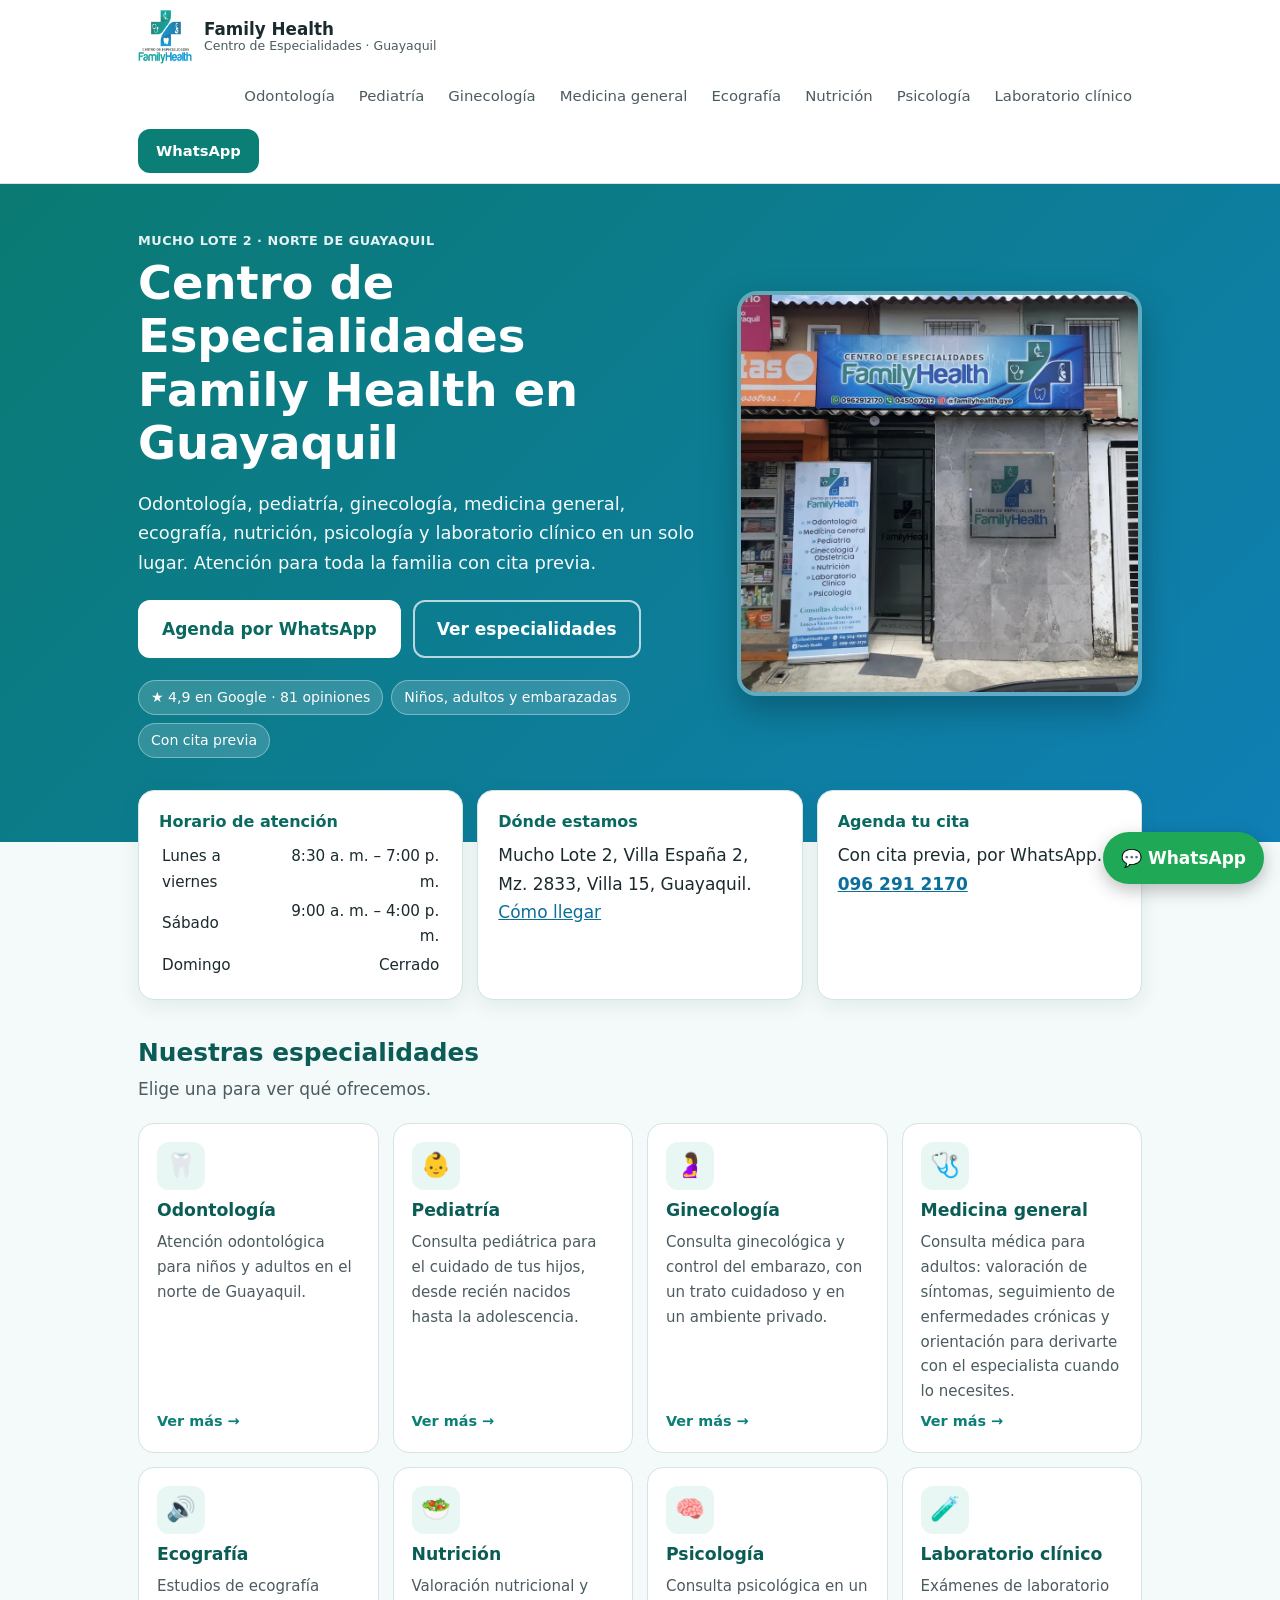
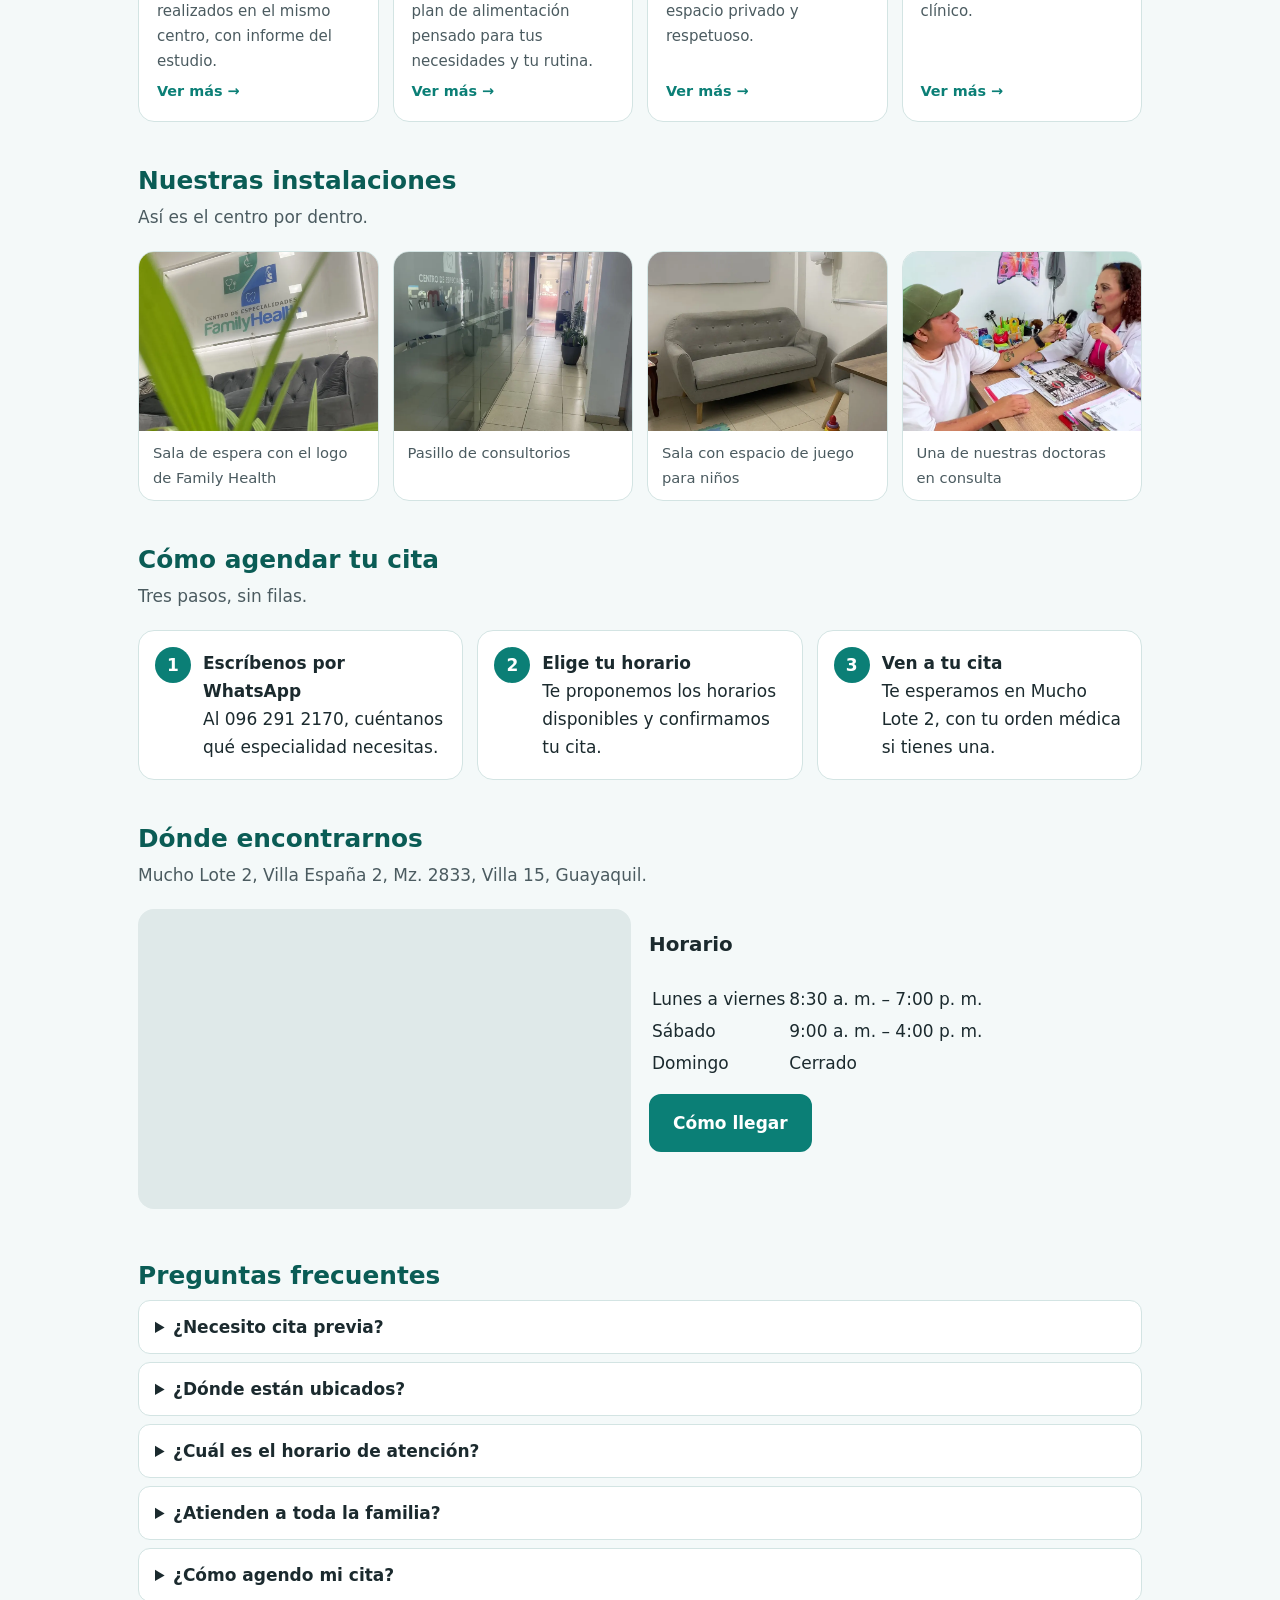
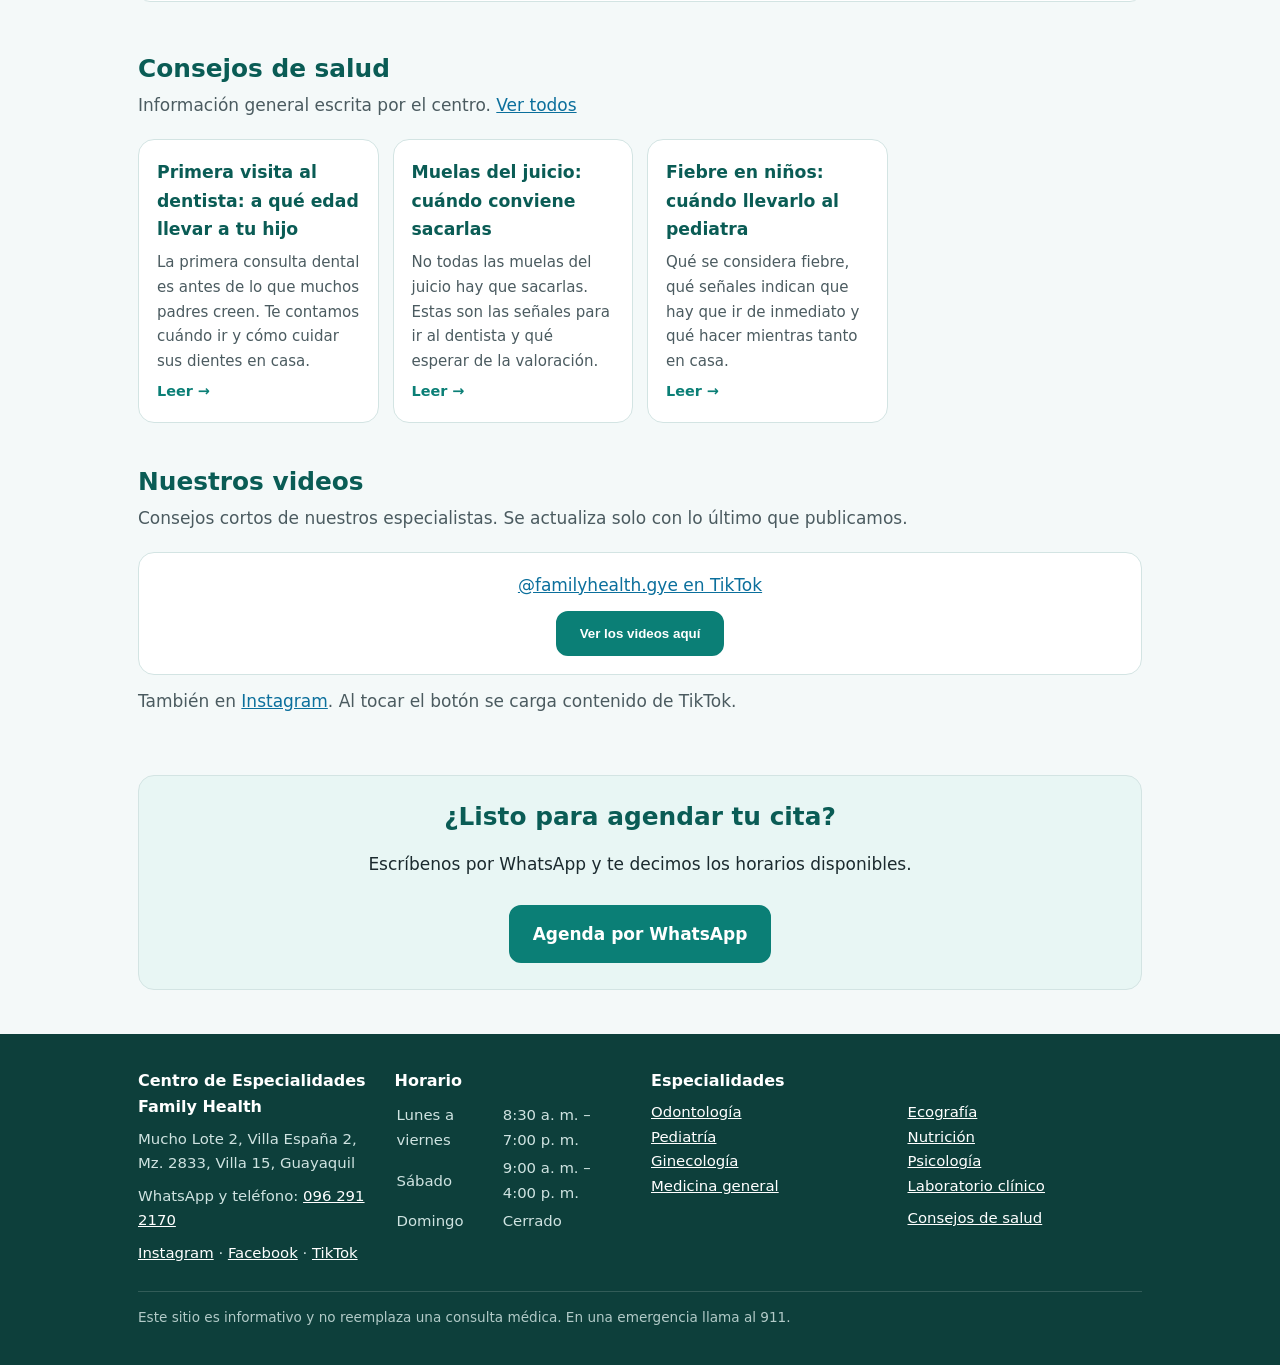
==== commit 412e2262: "feat: articulos del blog en archivos de texto y publicacion automatica Los articulos salen de build." ====
--- a/index.html
+++ b/index.html
@@ -44,7 +44,7 @@
 <div class="dos"><div><iframe class="mapa" title="Mapa de Centro de Especialidades Family Health" src="https://www.google.com/maps?q=Centro+de+especialidades+Family+Health+Guayaquil&output=embed" loading="lazy" referrerpolicy="no-referrer-when-downgrade"></iframe></div>
 <div><h3>Horario</h3><table><tr><td>Lunes a viernes</td><td>8:30 a. m. – 7:00 p. m.</td></tr><tr><td>Sábado</td><td>9:00 a. m. – 4:00 p. m.</td></tr><tr><td>Domingo</td><td>Cerrado</td></tr></table><p class="acciones" style="margin-top:14px"><a class="btn" href="https://www.google.com/maps/search/?api=1&query=Centro+de+especialidades+Family+Health+Guayaquil">Cómo llegar</a></p></div></div></section>
 <section class="bloque"><h2>Preguntas frecuentes</h2><details><summary>¿Necesito cita previa?</summary><p>Atendemos con cita previa. Escríbenos por WhatsApp al 096 291 2170 y te indicamos los horarios disponibles.</p></details><details><summary>¿Dónde están ubicados?</summary><p>Mucho Lote 2, Villa España 2, Mz. 2833, Villa 15, Guayaquil, en el norte de la ciudad.</p></details><details><summary>¿Cuál es el horario de atención?</summary><p>De lunes a viernes de 8:30 a. m. a 7:00 p. m. y los sábados de 9:00 a. m. a 4:00 p. m. Los domingos estamos cerrados.</p></details><details><summary>¿Atienden a toda la familia?</summary><p>Sí. En el mismo centro hay atención para adultos, niños y embarazadas, con varias especialidades.</p></details><details><summary>¿Cómo agendo mi cita?</summary><p>Por WhatsApp al 096 291 2170. Dinos la especialidad que necesitas y qué día te conviene.</p></details></section>
-<section class="bloque"><h2>Consejos de salud</h2><p class="sub">Información general escrita por el centro. <a href="/blog/">Ver todos</a></p><ul class="cards"><li><a href="/blog/muelas-del-juicio/"><strong>Muelas del juicio: cuándo conviene sacarlas</strong><span class="d">No todas las muelas del juicio hay que sacarlas. Estas son las señales para ir al dentista y qué esperar de la valoración.</span><span class="mas">Leer →</span></a></li><li><a href="/blog/fiebre-en-ninos/"><strong>Fiebre en niños: cuándo llevarlo al pediatra</strong><span class="d">Qué se considera fiebre, qué señales indican que hay que ir de inmediato y qué hacer mientras tanto en casa.</span><span class="mas">Leer →</span></a></li><li><a href="/blog/primera-visita-al-dentista/"><strong>Primera visita al dentista: a qué edad llevar a tu hijo</strong><span class="d">La primera consulta dental es antes de lo que muchos padres creen. Te contamos cuándo ir y cómo cuidar sus dientes en casa.</span><span class="mas">Leer →</span></a></li></ul></section>
+<section class="bloque"><h2>Consejos de salud</h2><p class="sub">Información general escrita por el centro. <a href="/blog/">Ver todos</a></p><ul class="cards"><li><a href="/blog/primera-visita-al-dentista/"><strong>Primera visita al dentista: a qué edad llevar a tu hijo</strong><span class="d">La primera consulta dental es antes de lo que muchos padres creen. Te contamos cuándo ir y cómo cuidar sus dientes en casa.</span><span class="mas">Leer →</span></a></li><li><a href="/blog/muelas-del-juicio/"><strong>Muelas del juicio: cuándo conviene sacarlas</strong><span class="d">No todas las muelas del juicio hay que sacarlas. Estas son las señales para ir al dentista y qué esperar de la valoración.</span><span class="mas">Leer →</span></a></li><li><a href="/blog/fiebre-en-ninos/"><strong>Fiebre en niños: cuándo llevarlo al pediatra</strong><span class="d">Qué se considera fiebre, qué señales indican que hay que ir de inmediato y qué hacer mientras tanto en casa.</span><span class="mas">Leer →</span></a></li></ul></section>
 <section class="bloque videos"><h2>Nuestros videos</h2><p class="sub">Consejos cortos de nuestros especialistas. Se actualiza solo con lo último que publicamos.</p>
 <div class="caja-videos"><blockquote class="tiktok-embed" cite="https://www.tiktok.com/@familyhealth.gye" data-unique-id="familyhealth.gye" data-embed-type="creator" style="max-width:780px;min-width:288px"><section><a target="_blank" rel="noopener" href="https://www.tiktok.com/@familyhealth.gye">@familyhealth.gye en TikTok</a></section></blockquote>
 <button class="btn" type="button" onclick="this.parentNode.classList.add('cargado');var s=document.createElement('script');s.src='https://www.tiktok.com/embed.js';s.async=true;document.body.appendChild(s);this.remove()">Ver los videos aquí</button></div>
